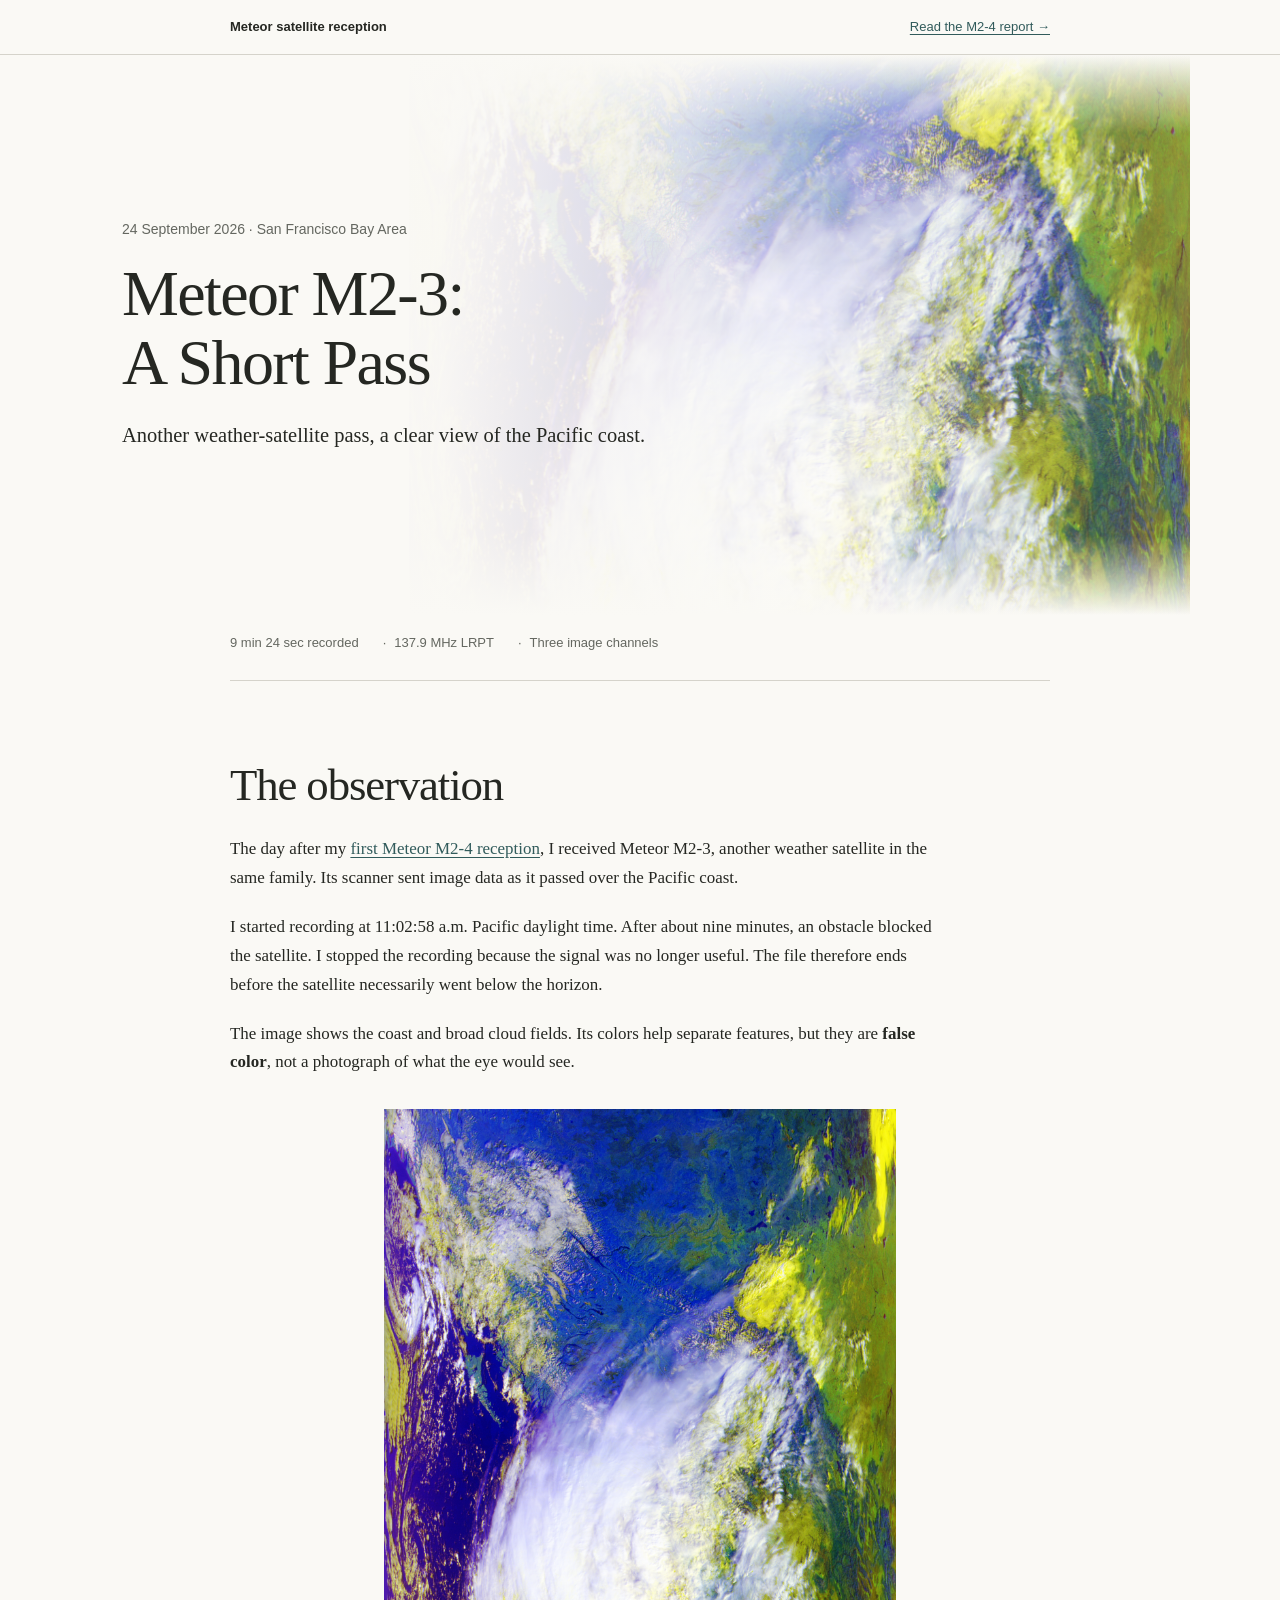
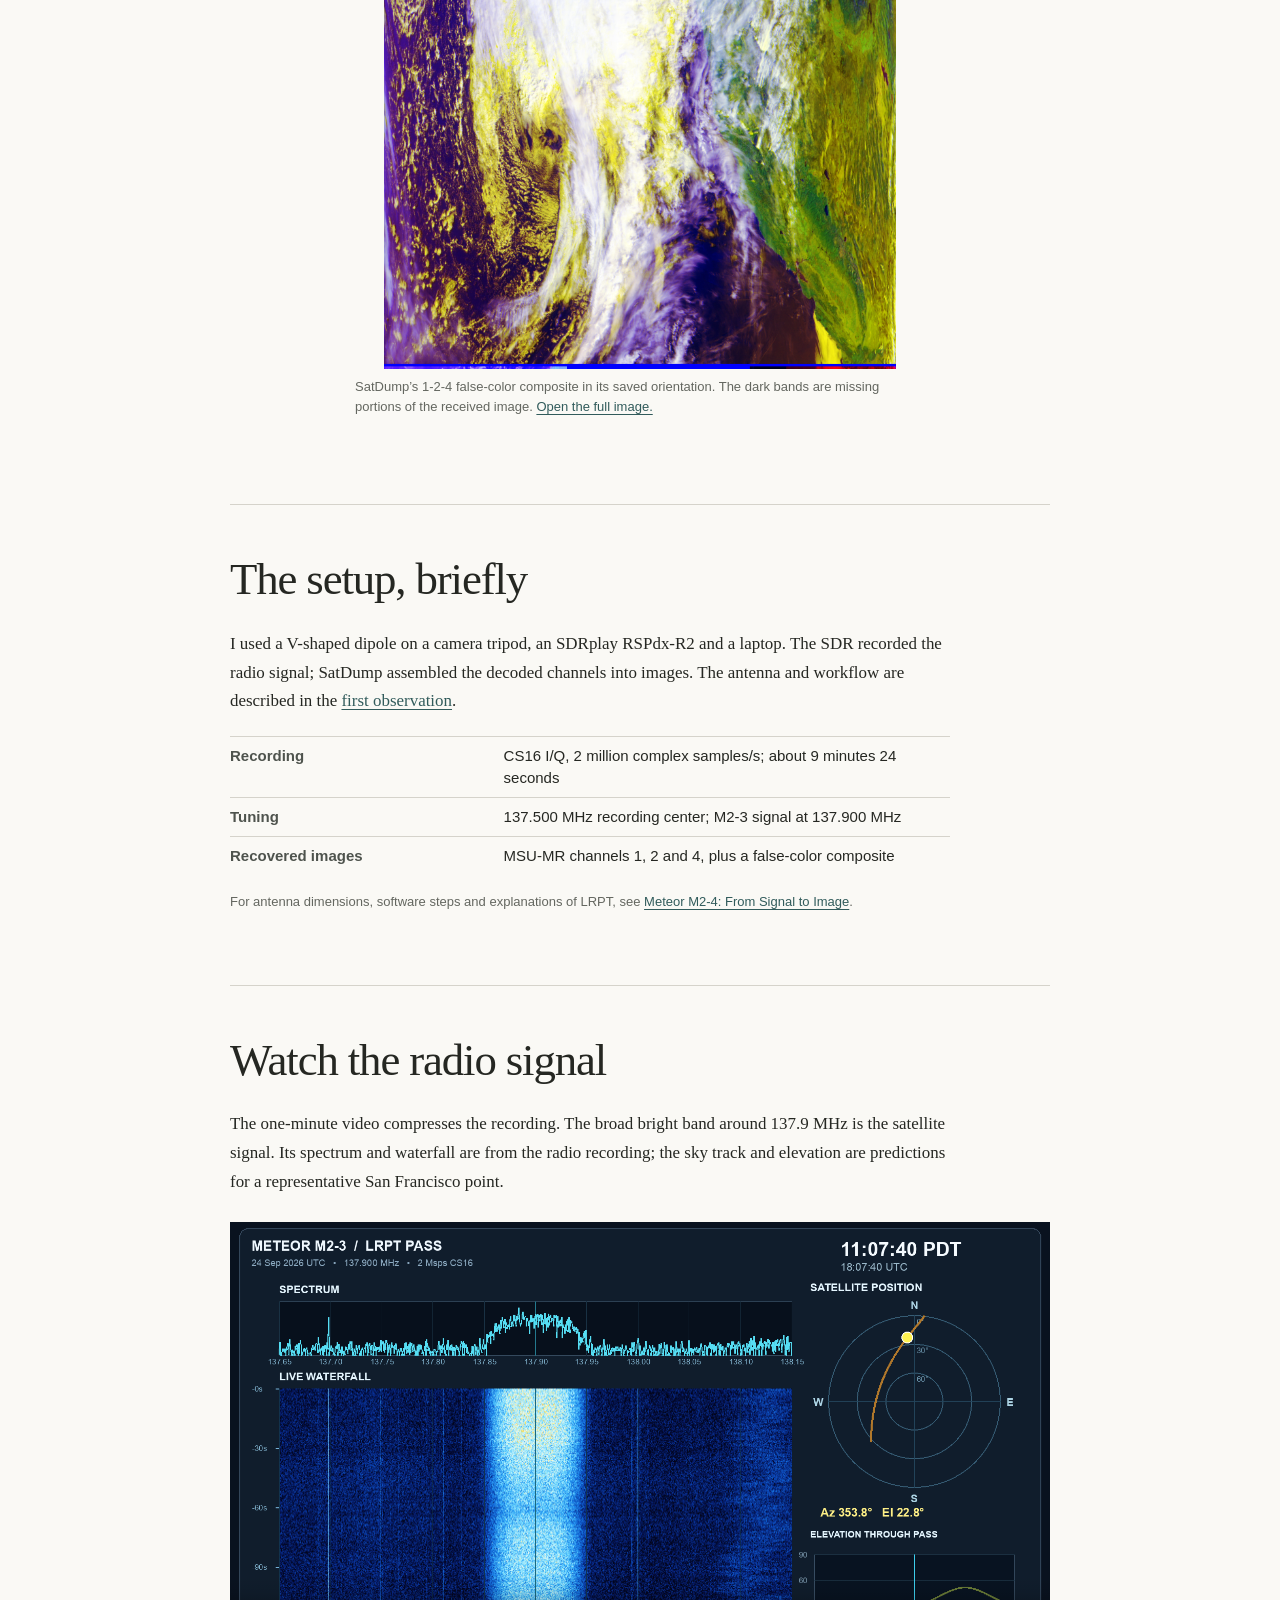
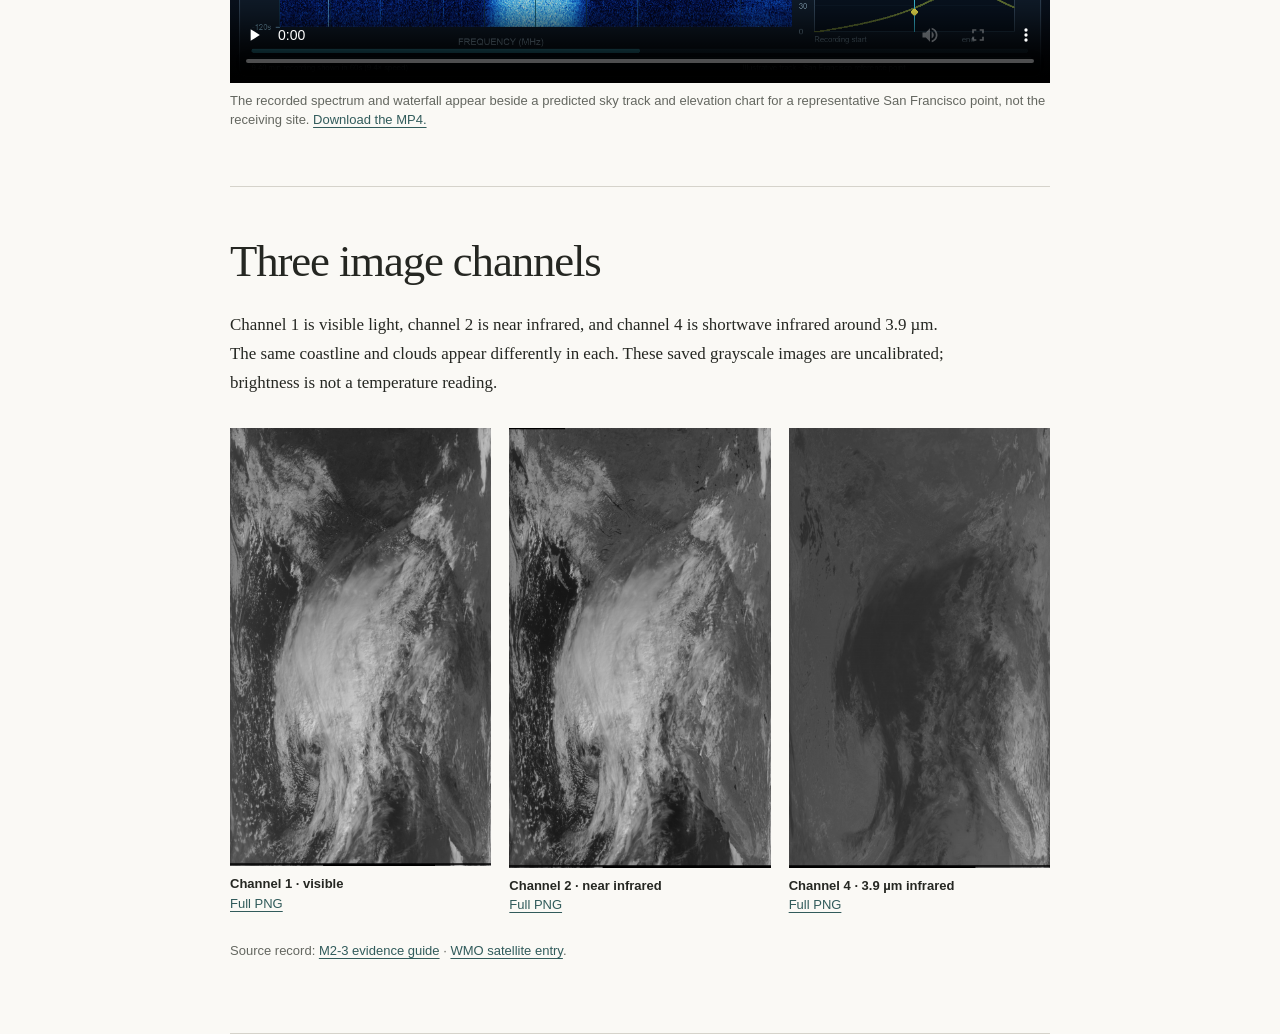
==== meteor-m2-3-2026-09-24.html @ df1619e5 "Publish Meteor M2-4 and M2-3 reception reports" ====
<!doctype html>
<html lang="en">
<head>
<meta charset="utf-8">
<meta name="viewport" content="width=device-width,initial-scale=1">
<meta name="description" content="Meteor M2-3 weather-satellite reception on 24 September 2026: a short Pacific-coast pass, decoded images, radio signal, and an obstacle that ended the recording.">
<meta name="robots" content="index,follow,max-image-preview:large">
<link rel="canonical" href="https://gdamdam.github.io/meteor-satellite-reception/meteor-m2-3-2026-09-24.html">
<meta property="og:type" content="article">
<meta property="og:title" content="Meteor M2-3: A Short Pass">
<meta property="og:description" content="Another weather-satellite pass, a clear view of the Pacific coast.">
<meta property="og:image" content="https://gdamdam.github.io/meteor-satellite-reception/media/m2-3/false-color-124.png">
<meta property="article:published_time" content="2026-09-24">
<title>Meteor M2-3: A Short Pass | Satellite reception, 24 September 2026</title>
<link rel="stylesheet" href="revised.css">
<link rel="stylesheet" href="site.css">
<link rel="stylesheet" href="meteor-m2-3.css">
</head>
<body class="report m23">
<a class="skip-link" href="#content">Skip to report</a>
<header class="mast"><nav class="frame site-nav" aria-label="Observations"><a class="mark" href="index.html">Meteor satellite reception</a><span class="edition"><a href="meteor-m2-4-2026-09-23.html">Read the M2-4 report →</a></span></nav></header>
<main id="content"><article>
<section class="lead" id="top"><div class="lead-copy"><p class="kicker"><time datetime="2026-09-24">24 September 2026</time> · San Francisco Bay Area</p><h1><span class="nowrap">Meteor M2-3:</span><br>A Short Pass</h1><p class="deck">Another weather-satellite pass, a clear view of the Pacific coast.</p></div></section>
<div class="facts frame"><span>9 min 24 sec recorded</span><span>137.9 MHz LRPT</span><span>Three image channels</span></div>

<section class="frame" id="observation"><div class="section-head"><h2>The observation</h2></div><div class="measure"><p>The day after my <a href="meteor-m2-4-2026-09-23.html">first Meteor M2-4 reception</a>, I received Meteor M2-3, another weather satellite in the same family. Its scanner sent image data as it passed over the Pacific coast.</p><p>I started recording at 11:02:58 a.m. Pacific daylight time. After about nine minutes, an obstacle blocked the satellite. I stopped the recording because the signal was no longer useful. The file therefore ends before the satellite necessarily went below the horizon.</p><p>The image shows the coast and broad cloud fields. Its colors help separate features, but they are <strong>false color</strong>, not a photograph of what the eye would see.</p></div><figure class="wide-figure m23-feature"><a href="media/m2-3/false-color-124.png"><img src="media/m2-3/false-color-124.png" alt="Meteor M2-3 false-color swath showing the Pacific Ocean, western North America and broad cloud bands" width="1568" height="2632" decoding="async"></a><figcaption>SatDump’s 1-2-4 false-color composite in its saved orientation. The dark bands are missing portions of the received image. <a href="media/m2-3/false-color-124.png">Open the full image.</a></figcaption></figure></section>

<section class="frame" id="setup"><div class="section-head"><h2>The setup, briefly</h2></div><div class="measure"><p>I used a V-shaped dipole on a camera tripod, an SDRplay RSPdx-R2 and a laptop. The SDR recorded the radio signal; SatDump assembled the decoded channels into images. The antenna and workflow are described in the <a href="meteor-m2-4-2026-09-23.html#story">first observation</a>.</p></div><table class="settings-table"><tbody><tr><th scope="row">Recording</th><td>CS16 I/Q, 2 million complex samples/s; about 9 minutes 24 seconds</td></tr><tr><th scope="row">Tuning</th><td>137.500 MHz recording center; M2-3 signal at 137.900 MHz</td></tr><tr><th scope="row">Recovered images</th><td>MSU-MR channels 1, 2 and 4, plus a false-color composite</td></tr></tbody></table><p class="sources">For antenna dimensions, software steps and explanations of LRPT, see <a href="meteor-m2-4-2026-09-23.html">Meteor M2-4: From Signal to Image</a>.</p></section>

<section class="frame" id="signal"><div class="section-head"><h2>Watch the radio signal</h2></div><div class="measure"><p>The one-minute video compresses the recording. The broad bright band around 137.9 MHz is the satellite signal. Its spectrum and waterfall are from the radio recording; the sky track and elevation are predictions for a representative San Francisco point.</p></div><div class="films"><figure><video controls playsinline preload="none" poster="media/m2-3/waterfall-track-public-poster.png"><source src="media/m2-3/waterfall-track-public.mp4" type="video/mp4">Video unavailable.</video><figcaption>The recorded spectrum and waterfall appear beside a predicted sky track and elevation chart for a representative San Francisco point, not the receiving site. <a href="media/m2-3/waterfall-track-public.mp4">Download the MP4.</a></figcaption></figure></div></section>

<section class="frame" id="channels"><div class="section-head"><h2>Three image channels</h2></div><div class="measure"><p>Channel 1 is visible light, channel 2 is near infrared, and channel 4 is shortwave infrared around 3.9 µm. The same coastline and clouds appear differently in each. These saved grayscale images are uncalibrated; brightness is not a temperature reading.</p></div><div class="bands"><figure><a href="media/m2-3/channel-1.png"><img src="media/m2-3/channel-1.png" width="1568" height="2632" loading="lazy" decoding="async" alt="M2-3 channel 1 visible-light image"></a><figcaption><strong>Channel 1 · visible</strong><a href="media/m2-3/channel-1.png">Full PNG</a></figcaption></figure><figure><a href="media/m2-3/channel-2.png"><img src="media/m2-3/channel-2.png" width="1568" height="2640" loading="lazy" decoding="async" alt="M2-3 channel 2 near-infrared image"></a><figcaption><strong>Channel 2 · near infrared</strong><a href="media/m2-3/channel-2.png">Full PNG</a></figcaption></figure><figure><a href="media/m2-3/channel-4.png"><img src="media/m2-3/channel-4.png" width="1568" height="2640" loading="lazy" decoding="async" alt="M2-3 channel 4 shortwave-infrared image"></a><figcaption><strong>Channel 4 · 3.9 µm infrared</strong><a href="media/m2-3/channel-4.png">Full PNG</a></figcaption></figure></div><p class="sources">Source record: <a href="evidence/m2-3/README.md">M2-3 evidence guide</a> · <a href="https://space.oscar.wmo.int/satellites/view/meteor_m_n2_3" target="_blank" rel="noopener noreferrer">WMO satellite entry</a>.</p></section>
</article></main>
<script>
(() => {
  if (new URLSearchParams(location.search).getAll('cnt').includes('0')) return;
  const tracker = document.createElement('script');
  tracker.dataset.goatcounter = 'https://meteorm24.goatcounter.com/count';
  tracker.async = true;
  tracker.src = 'https://gc.zgo.at/count.js';
  document.head.appendChild(tracker);
})();
</script>
</body></html>
---- revised.css ----
:root{--paper:#faf9f5;--ink:#252722;--muted:#646760;--line:#d5d3cb;--link:#315b5b;--width:820px}
*{box-sizing:border-box}
html{scroll-behavior:smooth}
body{margin:0;background:var(--paper);color:var(--ink);font:18px/1.7 Georgia,"Times New Roman",serif}
img,video{display:block;max-width:100%}
figure{margin:0}
p{margin:0 0 1.2em}
a{color:var(--link);text-decoration-thickness:1px;text-underline-offset:3px}
a:hover{color:#8f4d37}
.frame,.lead{width:min(calc(100% - 48px),var(--width));margin-inline:auto}
.mast{border-bottom:1px solid var(--line);font:13px/1.4 -apple-system,BlinkMacSystemFont,"Segoe UI",sans-serif}
.mast .frame{min-height:54px;display:flex;align-items:center;justify-content:space-between;gap:16px}
.mark{color:var(--ink);font-weight:650;text-decoration:none}
.edition{color:var(--muted);text-align:right}
.lead{width:min(calc(100% - 48px),1100px);position:relative;isolation:isolate;display:flex;align-items:center;min-height:560px;padding:64px 32px;overflow:hidden}
.lead-copy{min-width:0;max-width:650px}
.lead h1{font-size:clamp(2.4rem,5vw,4.3rem)}
.lead .deck{margin-bottom:0}
.kicker{font:14px/1.4 -apple-system,BlinkMacSystemFont,"Segoe UI",sans-serif;color:var(--muted);margin-bottom:20px}
h1,h2,h3{font-family:Georgia,"Times New Roman",serif;font-weight:400;letter-spacing:-.025em}
h1{font-size:clamp(2.9rem,6vw,4.3rem);line-height:1.08;max-width:760px;margin:0 0 22px}
.deck{font-size:1.28rem;line-height:1.5;max-width:670px;margin-bottom:35px}

figcaption{font:13px/1.5 -apple-system,BlinkMacSystemFont,"Segoe UI",sans-serif;color:var(--muted);padding-top:8px}
.facts{display:flex;flex-wrap:wrap;gap:5px 18px;border-bottom:1px solid var(--line);padding:18px 0 27px;margin-bottom:30px;font:13px/1.5 -apple-system,BlinkMacSystemFont,"Segoe UI",sans-serif;color:var(--muted)}
.facts span+span:before{content:"·";padding-right:18px}
section.frame{padding:48px 0 56px;border-bottom:1px solid var(--line)}
.section-head{margin-bottom:24px}
.section-head .index{display:none}
h2{font-size:clamp(2rem,4vw,2.8rem);line-height:1.17;margin:0}
h3{font-size:1.35rem;line-height:1.3;margin:0 0 10px}
.measure,.satellite-copy{max-width:720px}
.measure p,.satellite-copy p{font-size:1.06rem}
.satellite-intro{display:block}
.satellite-copy .satellite-source,.sources{font:13px/1.6 -apple-system,BlinkMacSystemFont,"Segoe UI",sans-serif;color:var(--muted)}
.satellite-photo{max-width:720px;margin:28px 0 5px}
.satellite-photo img{width:100%;height:auto}
.setup-notes{max-width:720px;margin:34px 0 24px}
.setup-notes p{color:var(--muted)}
.setup-figures{display:grid;grid-template-columns:repeat(2,minmax(0,1fr));gap:28px 24px}
.setup-figures figure{min-width:0}
.setup-figures img{width:100%;height:auto}
.setup-figures figcaption strong{color:var(--ink)}
.wide-figure{margin:29px 0}
.wide-figure img{width:100%;height:auto}
.protocol-flow{overflow-x:auto}
.protocol-flow img{min-width:780px}
.protocol-sources{margin-top:13px}
.method{max-width:720px;padding:20px 0;border-top:1px solid var(--line)}
.method:last-child{border-bottom:1px solid var(--line)}
.method h3{font-size:1.4rem}
.method p{font-size:1.03rem}
pre{overflow-x:auto;background:#f0efe9;border-left:2px solid #979e99;padding:14px 17px;margin:17px 0;font:13px/1.6 ui-monospace,SFMono-Regular,Menlo,Consolas,monospace}
code{font-family:ui-monospace,SFMono-Regular,Menlo,Consolas,monospace;font-size:.9em}
pre code{font-size:inherit}
.bands{display:grid;grid-template-columns:repeat(3,minmax(0,1fr));gap:18px;margin:26px 0}
.bands figure,.composites figure{min-width:0}
.bands img{width:100%;height:auto}
.bands figcaption strong{display:block;color:var(--ink)}
.composites{display:grid;grid-template-columns:repeat(2,minmax(0,1fr));gap:24px;margin-top:28px}
.composites img{width:100%;height:auto}
.films video{width:100%;aspect-ratio:16/9;background:#111}
.archive table{border-collapse:collapse;width:100%;margin:18px 0 30px}
.archive th,.archive td{text-align:left;vertical-align:top;border-top:1px solid var(--line);padding:10px 8px 10px 0;overflow-wrap:anywhere;font-size:.92rem}
.archive th{width:165px;color:var(--muted);font:600 12px/1.5 -apple-system,BlinkMacSystemFont,"Segoe UI",sans-serif}
@media(max-width:640px){body{font-size:16px}.frame,.lead{width:min(calc(100% - 30px),var(--width))}.mast .frame{min-height:49px}.edition{font-size:11px}.lead{padding-top:48px}.deck{font-size:1.13rem}.facts{gap:5px 13px}.facts span+span:before{padding-right:13px}section.frame{padding:40px 0 46px}.setup-figures,.bands,.composites{grid-template-columns:1fr}.archive th{width:105px}}

.terms,.estimate{max-width:720px;border-left:2px solid #888b80;padding:4px 0 4px 18px;margin:25px 0;color:#41443e}.terms h3,.estimate h3{font-size:1.14rem;margin-bottom:6px}.terms p,.estimate p{font-size:.95rem;margin:0}.radiance-figure{max-width:500px;margin:25px 0}.radiance-figure img{width:100%;height:auto}.archive caption{text-align:left;font:600 13px/1.5 -apple-system,BlinkMacSystemFont,"Segoe UI",sans-serif;color:var(--muted);padding-bottom:10px}.lessons{border-bottom:1px solid var(--line)}

.footprint{max-width:610px}.comparison{font:13px/1.5 -apple-system,BlinkMacSystemFont,"Segoe UI",sans-serif;color:var(--muted);padding:28px 0 50px}

/* Keep the short observation strip on one line on desktop. */
@media(min-width:960px){.facts{width:min(calc(100% - 48px),1200px);flex-wrap:nowrap;white-space:nowrap;gap:6px;justify-content:space-between;font-size:12px}.facts span+span:before{padding-right:8px}}
.terms ul{margin:0;padding-left:1.2em;font-size:.95rem}.terms li+li{margin-top:.22em}.map-north-up{transform:rotate(180deg);filter:brightness(1.22) contrast(1.04) saturate(1.08)}

.settings-table{width:100%;border-collapse:collapse;margin:2px 0 18px}.settings-table caption{text-align:left;font:600 12px/1.45 -apple-system,BlinkMacSystemFont,"Segoe UI",sans-serif;color:var(--muted);padding-bottom:7px}.settings-table th,.settings-table td{border-top:1px solid var(--line);text-align:left;vertical-align:top;padding:8px 10px 8px 0;font:15px/1.45 -apple-system,BlinkMacSystemFont,"Segoe UI",sans-serif}.settings-table th{width:38%;font-weight:600;color:#4e534d}.settings-table td{overflow-wrap:anywhere}.settings-table+ p{margin-top:8px}@media(max-width:640px){.settings-table th,.settings-table td{font-size:13px}.settings-table th{width:42%}}

.results-table{width:100%;max-width:720px;border-collapse:collapse;margin:0 0 24px}.results-table caption{text-align:left;font:600 12px/1.45 -apple-system,BlinkMacSystemFont,"Segoe UI",sans-serif;color:var(--muted);padding-bottom:7px}.results-table th,.results-table td{border-top:1px solid var(--line);text-align:left;vertical-align:top;padding:9px 10px 9px 0;font:15px/1.45 -apple-system,BlinkMacSystemFont,"Segoe UI",sans-serif}.results-table th{width:31%;font-weight:600;color:#4e534d}.results-table td{overflow-wrap:anywhere}@media(max-width:640px){.results-table th,.results-table td{font-size:13px}.results-table th{width:38%}}

/* Full swaths stay intact at every viewport width. */

.setup-photo{max-width:720px;margin:28px 0}
.setup-photo img{width:100%;height:auto}
.chart-scroll{max-width:100%;overflow-x:auto;overscroll-behavior-x:contain}
.chart-scroll img{width:100%;min-width:720px;max-width:none;height:auto}
.evidence-links p{overflow-wrap:anywhere;font-size:.95rem}
.skip-link{position:absolute;left:16px;top:-100px;background:var(--paper);padding:8px 12px;z-index:2}
.skip-link:focus{top:8px}
a:focus-visible,.chart-scroll:focus-visible{outline:3px solid var(--link);outline-offset:4px}
@media(prefers-reduced-motion:reduce){html{scroll-behavior:auto}}
@media(max-width:640px){.setup-figures{gap:32px}}

.nowrap{white-space:nowrap}
@media(max-width:640px){h1{font-size:2.4rem}}



/* Enlarged decorative detail; the scientific gallery retains the full swaths. */
.lead::before,.lead::after{content:"";position:absolute;inset:0;pointer-events:none;z-index:-1}
.lead::before{left:28%;background:url("media/false-color-421-preview.jpg") center 46% / cover no-repeat}
.lead::after{background:linear-gradient(90deg,var(--paper) 0%,rgba(250,249,245,.98) 34%,rgba(250,249,245,.88) 52%,rgba(250,249,245,.28) 75%,rgba(250,249,245,.04) 100%),linear-gradient(180deg,var(--paper),transparent 15%,transparent 84%,var(--paper))}
@media(max-width:759px){.lead{min-height:500px;padding:48px 0}.lead-copy{max-width:100%}.lead h1{font-size:2.4rem}.lead::before{left:0;background-position:center 46%}.lead::after{background:linear-gradient(90deg,rgba(250,249,245,.98),rgba(250,249,245,.83)),linear-gradient(180deg,var(--paper),transparent 20%,transparent 80%,var(--paper))}}

/* Layered reading layout and expandable technical notes. */
.technical{margin:24px 0;border:1px solid var(--line);border-radius:5px;background:#f4f3ed}
.technical summary{padding:16px 20px;cursor:pointer;font:600 15px/1.5 -apple-system,BlinkMacSystemFont,"Segoe UI",sans-serif;color:var(--link)}
.technical summary:hover{background:#ebece5}
.technical summary:focus-visible{outline:3px solid var(--link);outline-offset:3px}
.technical[open] summary{border-bottom:1px solid var(--line)}
.technical-body{padding:20px;min-width:0}
.technical-body p,.technical-body li{font-size:1rem}
.technical-body> :last-child{margin-bottom:0}
.technical .method{max-width:none}
.technical .chart-scroll{width:100%}
.report .measure h3{margin-top:32px}
.steps{padding-left:1.25em}
.steps li{padding-left:6px;margin-bottom:12px}
.report .facts{width:min(calc(100% - 48px),820px);flex-wrap:wrap;justify-content:flex-start;gap:6px 24px;font-size:13px;white-space:normal}
@media(max-width:640px){.technical summary{padding:14px}.technical-body{padding:14px}.report .facts{width:calc(100% - 30px)}.report .mast .frame{flex-wrap:wrap;padding-block:12px}}
@media print{.technical{break-inside:avoid}.technical::details-content{content-visibility:visible}}

.report .orbit-example{max-width:none;margin:24px 0;display:grid;grid-template-columns:minmax(0,360px) minmax(0,1fr);gap:28px;align-items:center}
.report .orbit-example figcaption{padding-top:0;font-size:14px;line-height:1.65}
@media(max-width:640px){.report .orbit-example{grid-template-columns:1fr;gap:16px}.report .orbit-example>a{width:100%;max-width:360px;margin-inline:auto}}
.m24 .films video{aspect-ratio:16/9;object-fit:contain}

.report .day-passes{max-width:900px;margin:29px auto}
.report .day-passes>a{display:block}
.report .day-passes img{display:block;width:100%;min-width:0;max-width:100%;height:auto}
---- site.css ----
.landing-intro{padding:76px 0 54px;max-width:740px}
.landing-intro h1{font-size:clamp(2.35rem,5.4vw,4.1rem);max-width:none}
.landing-intro .deck{margin-bottom:18px}
.landing-intro>p:last-child{max-width:670px;color:#555a53}
.observation-cards{display:grid;grid-template-columns:repeat(2,minmax(0,1fr));gap:24px;padding:16px 0 75px}
.observation-card{min-width:0;border:1px solid var(--line);background:#fffefa}
.observation-card>a{display:block;height:100%;color:inherit;text-decoration:none}
.observation-card>a:hover .card-link,.observation-card>a:focus-visible .card-link{text-decoration:underline}
.observation-card img{display:block;width:100%;height:330px;object-fit:cover;object-position:center 28%;background:#e8e9e3}
.observation-card:nth-child(2) img{object-position:center 33%}
.card-copy{padding:18px 19px 24px}
.card-date{margin-bottom:10px;font:12px/1.5 -apple-system,BlinkMacSystemFont,"Segoe UI",sans-serif;color:var(--muted)}
.card-copy h2{font-size:1.6rem;margin-bottom:12px}
.card-copy>p:not(.card-date){font-size:.96rem;line-height:1.55;margin-bottom:18px}
.card-link{font:600 13px/1.4 -apple-system,BlinkMacSystemFont,"Segoe UI",sans-serif;color:var(--link)}
.landing-foot{border-top:1px solid var(--line);padding:24px 0 55px;font:13px/1.5 -apple-system,BlinkMacSystemFont,"Segoe UI",sans-serif;color:var(--muted)}
.site-nav{display:flex;align-items:center;justify-content:space-between;gap:14px}
.site-nav .edition{display:flex;flex-wrap:wrap;justify-content:flex-end;gap:0 7px}
@media(max-width:760px){.observation-cards{grid-template-columns:1fr;max-width:520px}.landing-intro{padding-top:55px}.observation-card img{height:260px}.site-nav{flex-wrap:wrap;padding-block:12px}.site-nav .edition{justify-content:flex-start}}
---- meteor-m2-3.css ----
.m23 .lead::before{left:29%;background:url("media/m2-3/false-color-124.png") center 32% / cover no-repeat}
.m23 .lead::after{background:linear-gradient(90deg,var(--paper) 0%,rgba(250,249,245,.99) 32%,rgba(250,249,245,.84) 54%,rgba(250,249,245,.16) 85%),linear-gradient(180deg,var(--paper),transparent 14%,transparent 86%,var(--paper))}
.m23 .m23-feature{max-width:570px;margin:32px auto}
.m23 .m23-feature img{max-height:860px;width:auto;margin-inline:auto}
.m23 .bands{margin-top:30px}
.m23 .films{margin-top:25px}
.m23 .films video{width:100%;height:auto;aspect-ratio:16/9;object-fit:contain}
.m23 .settings-table{max-width:720px}
@media(max-width:759px){.m23 .lead::before{left:0;background-position:center 32%}.m23 .lead::after{background:linear-gradient(90deg,rgba(250,249,245,.98),rgba(250,249,245,.84)),linear-gradient(180deg,var(--paper),transparent 20%,transparent 80%,var(--paper))}}
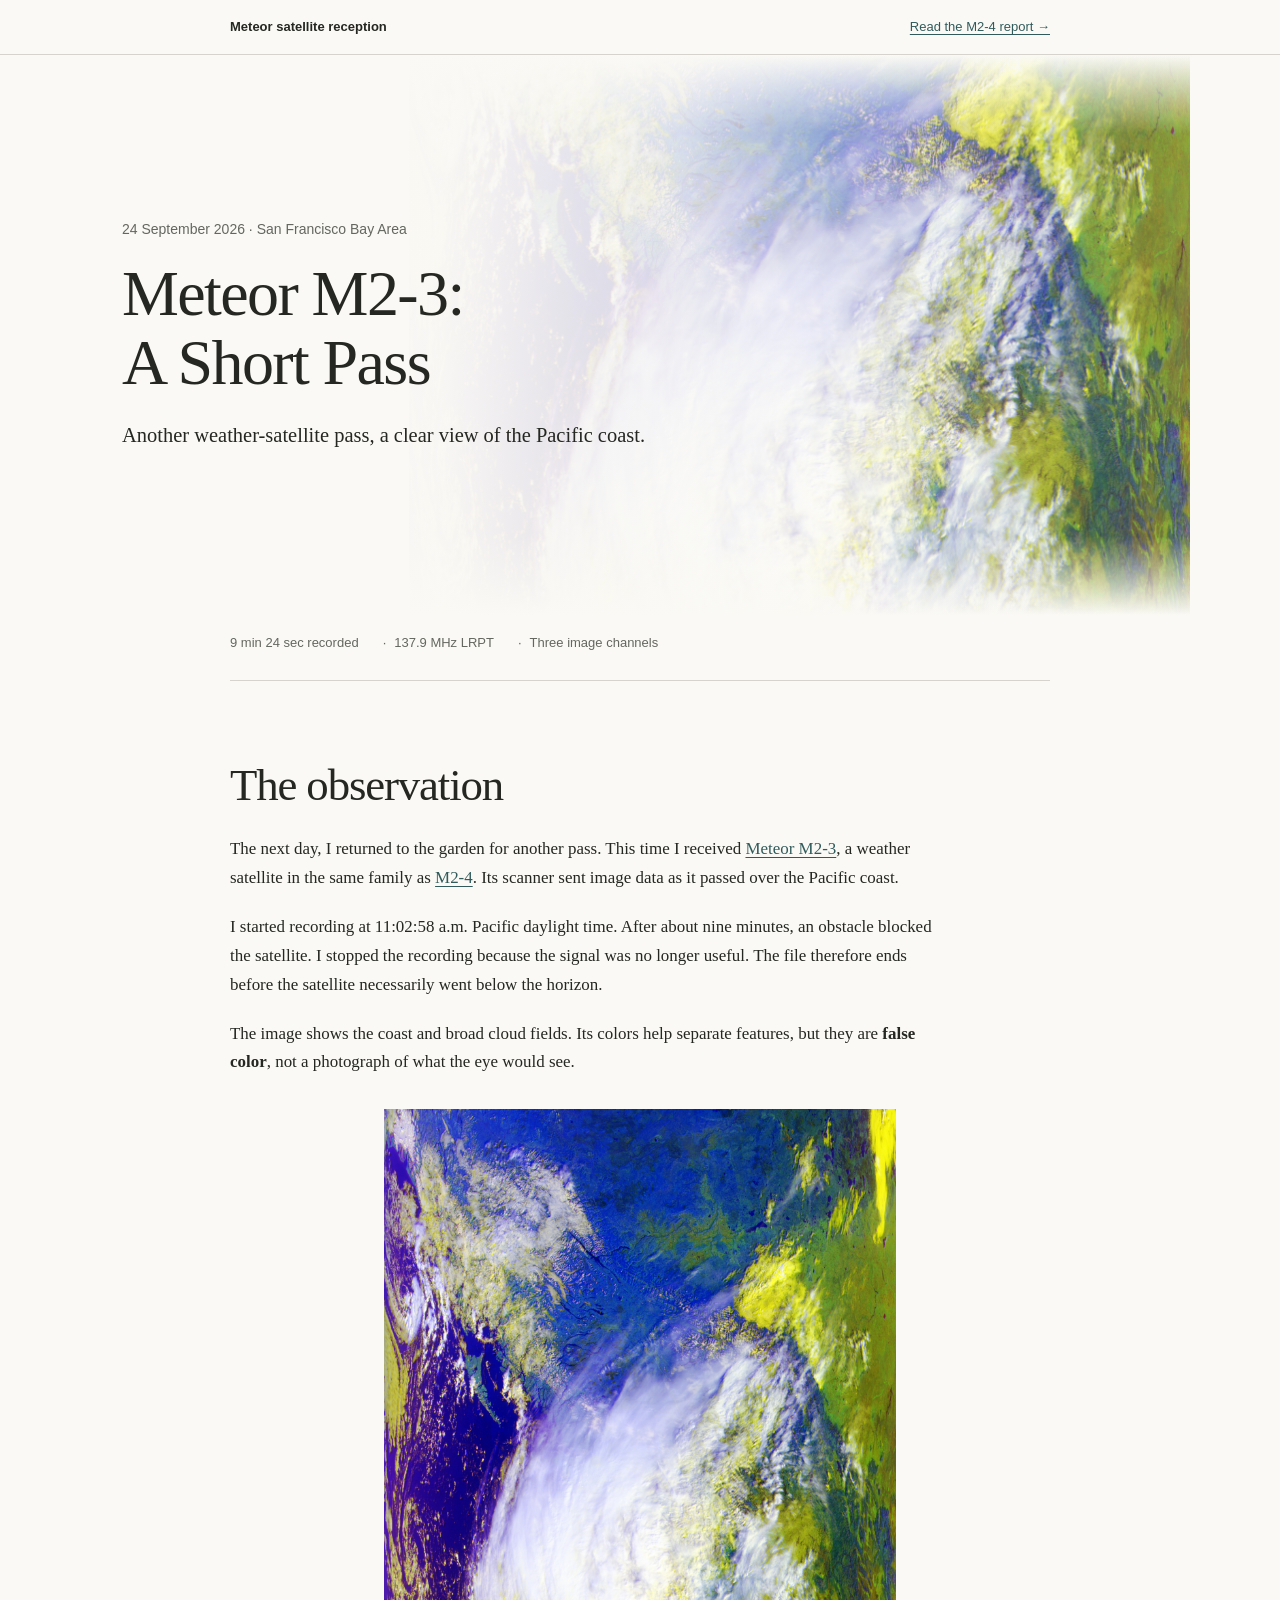
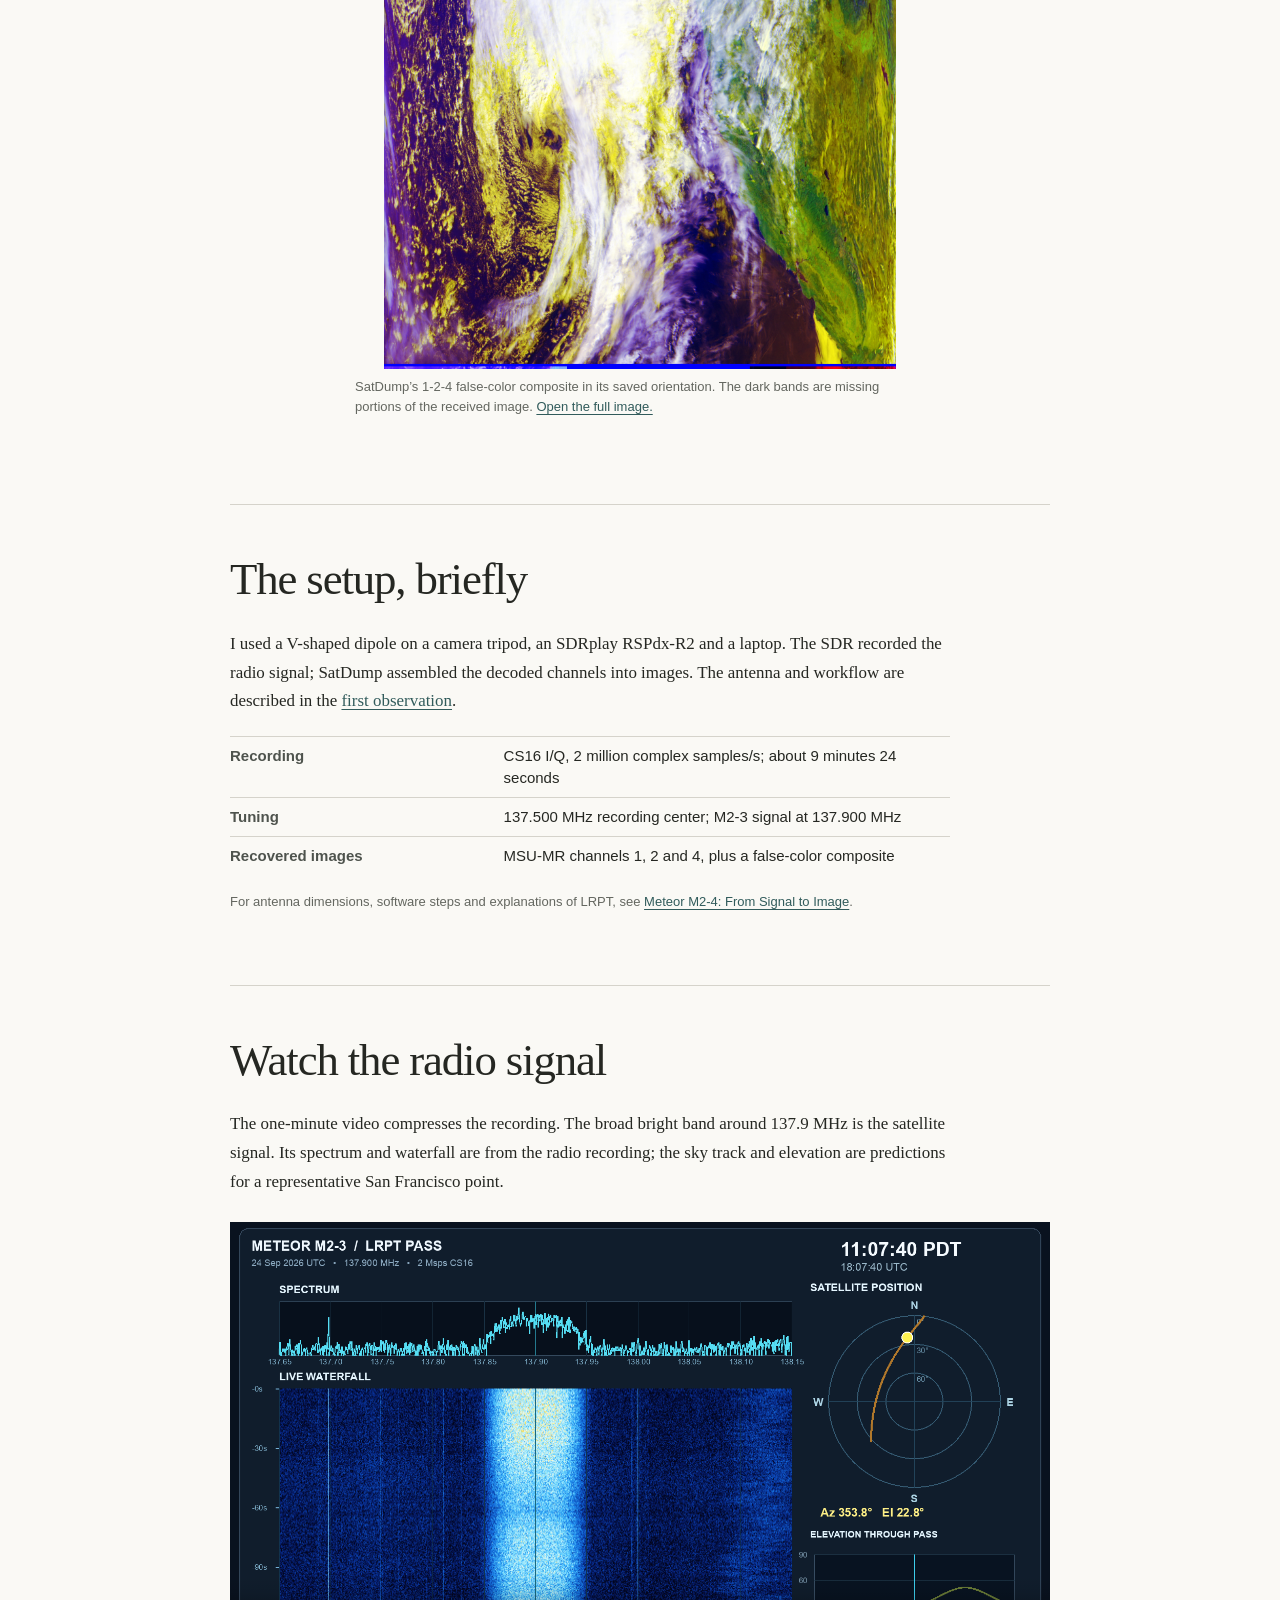
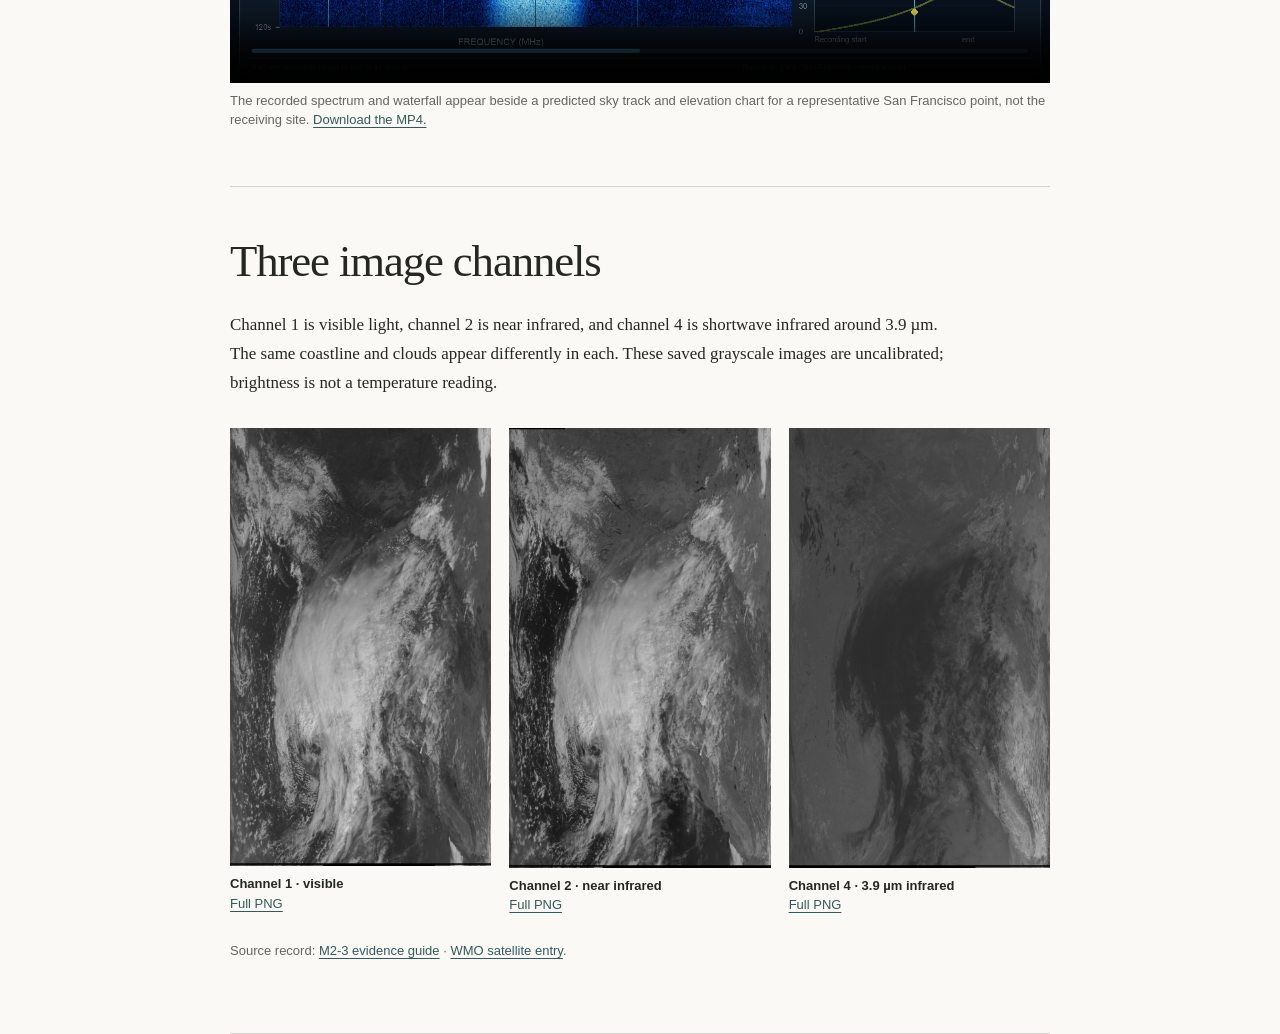
==== commit 3a22fb5b: "Add garden setting to both observation narratives" ====
--- a/meteor-m2-3-2026-09-24.html
+++ b/meteor-m2-3-2026-09-24.html
@@ -23,7 +23,7 @@
 <section class="lead" id="top"><div class="lead-copy"><p class="kicker"><time datetime="2026-09-24">24 September 2026</time> · San Francisco Bay Area</p><h1><span class="nowrap">Meteor M2-3:</span><br>A Short Pass</h1><p class="deck">Another weather-satellite pass, a clear view of the Pacific coast.</p></div></section>
 <div class="facts frame"><span>9 min 24 sec recorded</span><span>137.9 MHz LRPT</span><span>Three image channels</span></div>
 
-<section class="frame" id="observation"><div class="section-head"><h2>The observation</h2></div><div class="measure"><p>The day after my <a href="meteor-m2-4-2026-09-23.html">first Meteor M2-4 reception</a>, I received Meteor M2-3, another weather satellite in the same family. Its scanner sent image data as it passed over the Pacific coast.</p><p>I started recording at 11:02:58 a.m. Pacific daylight time. After about nine minutes, an obstacle blocked the satellite. I stopped the recording because the signal was no longer useful. The file therefore ends before the satellite necessarily went below the horizon.</p><p>The image shows the coast and broad cloud fields. Its colors help separate features, but they are <strong>false color</strong>, not a photograph of what the eye would see.</p></div><figure class="wide-figure m23-feature"><a href="media/m2-3/false-color-124.png"><img src="media/m2-3/false-color-124.png" alt="Meteor M2-3 false-color swath showing the Pacific Ocean, western North America and broad cloud bands" width="1568" height="2632" decoding="async"></a><figcaption>SatDump’s 1-2-4 false-color composite in its saved orientation. The dark bands are missing portions of the received image. <a href="media/m2-3/false-color-124.png">Open the full image.</a></figcaption></figure></section>
+<section class="frame" id="observation"><div class="section-head"><h2>The observation</h2></div><div class="measure"><p>The next day, I returned to the garden for another pass. This time I received <a href="https://space.oscar.wmo.int/satellites/view/meteor_m_n2_3" target="_blank" rel="noopener noreferrer">Meteor M2-3</a>, a weather satellite in the same family as <a href="meteor-m2-4-2026-09-23.html">M2-4</a>. Its scanner sent image data as it passed over the Pacific coast.</p><p>I started recording at 11:02:58 a.m. Pacific daylight time. After about nine minutes, an obstacle blocked the satellite. I stopped the recording because the signal was no longer useful. The file therefore ends before the satellite necessarily went below the horizon.</p><p>The image shows the coast and broad cloud fields. Its colors help separate features, but they are <strong>false color</strong>, not a photograph of what the eye would see.</p></div><figure class="wide-figure m23-feature"><a href="media/m2-3/false-color-124.png"><img src="media/m2-3/false-color-124.png" alt="Meteor M2-3 false-color swath showing the Pacific Ocean, western North America and broad cloud bands" width="1568" height="2632" decoding="async"></a><figcaption>SatDump’s 1-2-4 false-color composite in its saved orientation. The dark bands are missing portions of the received image. <a href="media/m2-3/false-color-124.png">Open the full image.</a></figcaption></figure></section>
 
 <section class="frame" id="setup"><div class="section-head"><h2>The setup, briefly</h2></div><div class="measure"><p>I used a V-shaped dipole on a camera tripod, an SDRplay RSPdx-R2 and a laptop. The SDR recorded the radio signal; SatDump assembled the decoded channels into images. The antenna and workflow are described in the <a href="meteor-m2-4-2026-09-23.html#story">first observation</a>.</p></div><table class="settings-table"><tbody><tr><th scope="row">Recording</th><td>CS16 I/Q, 2 million complex samples/s; about 9 minutes 24 seconds</td></tr><tr><th scope="row">Tuning</th><td>137.500 MHz recording center; M2-3 signal at 137.900 MHz</td></tr><tr><th scope="row">Recovered images</th><td>MSU-MR channels 1, 2 and 4, plus a false-color composite</td></tr></tbody></table><p class="sources">For antenna dimensions, software steps and explanations of LRPT, see <a href="meteor-m2-4-2026-09-23.html">Meteor M2-4: From Signal to Image</a>.</p></section>
 
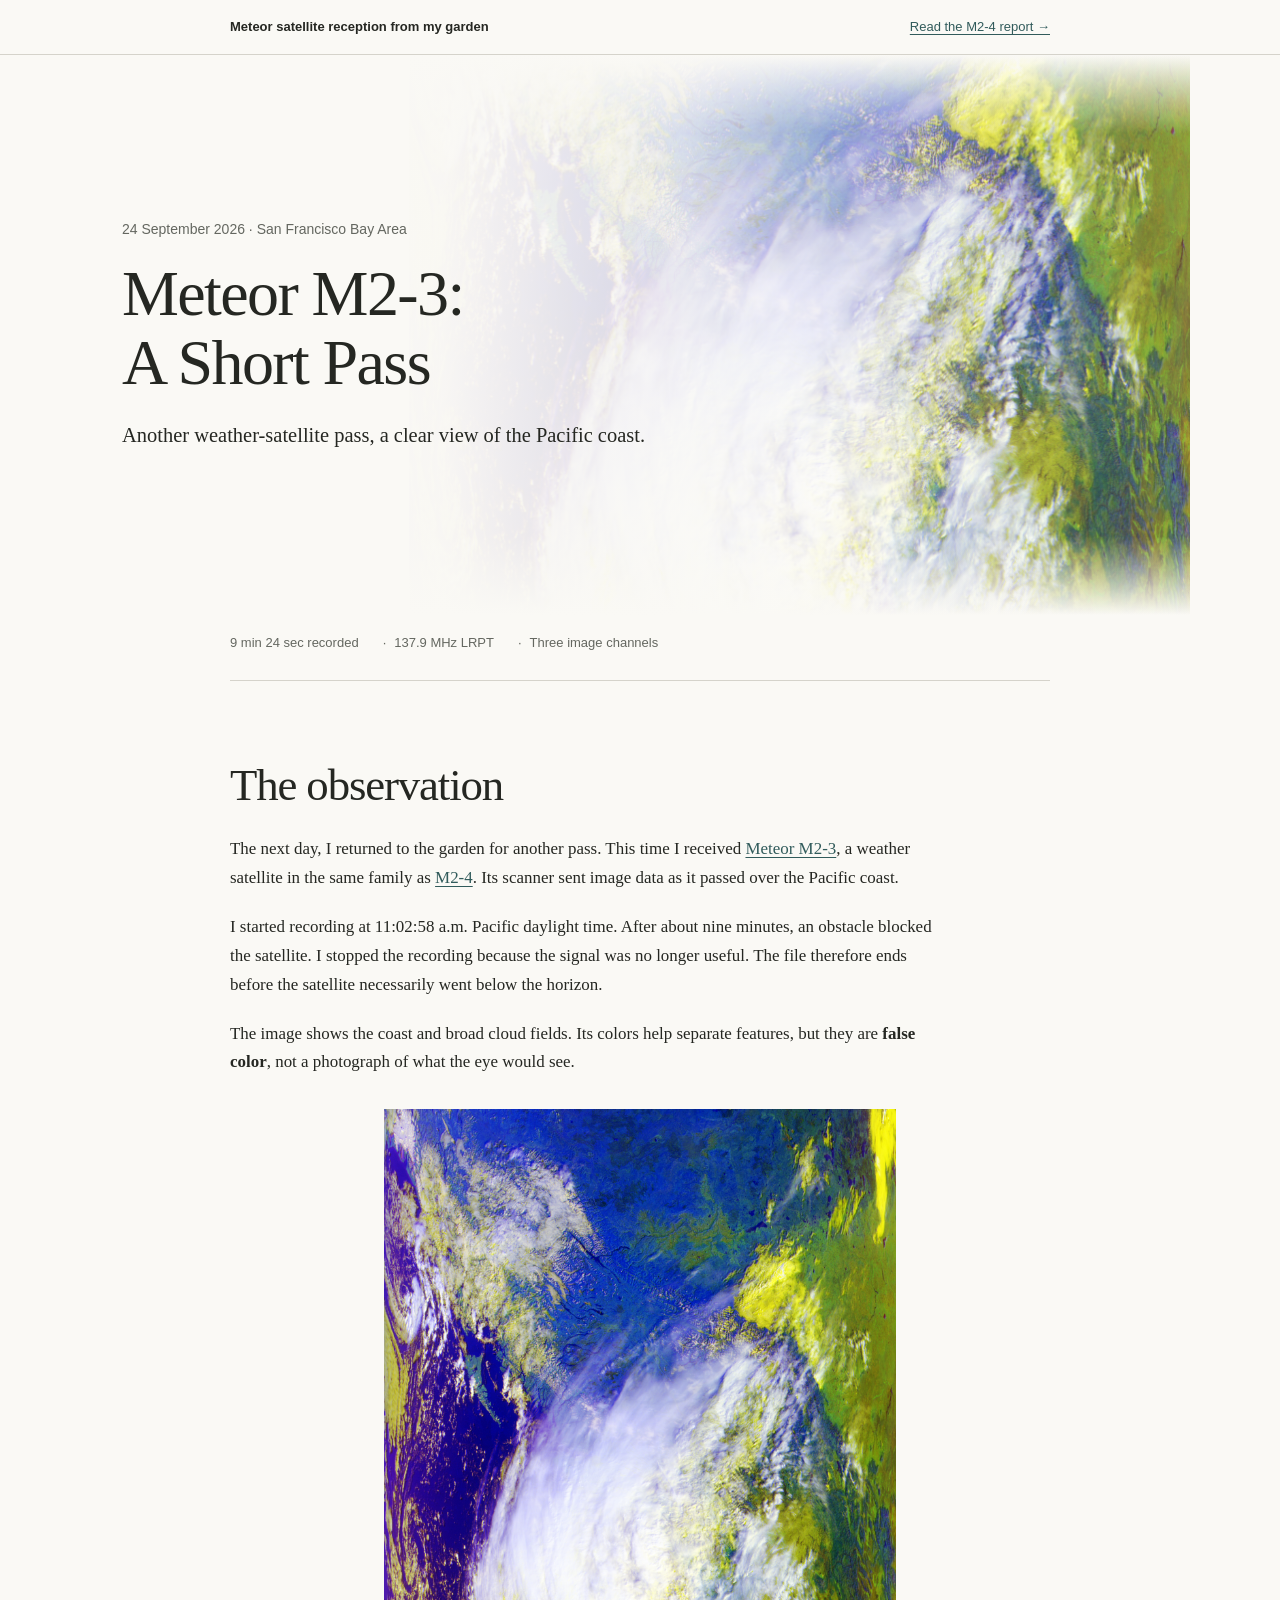
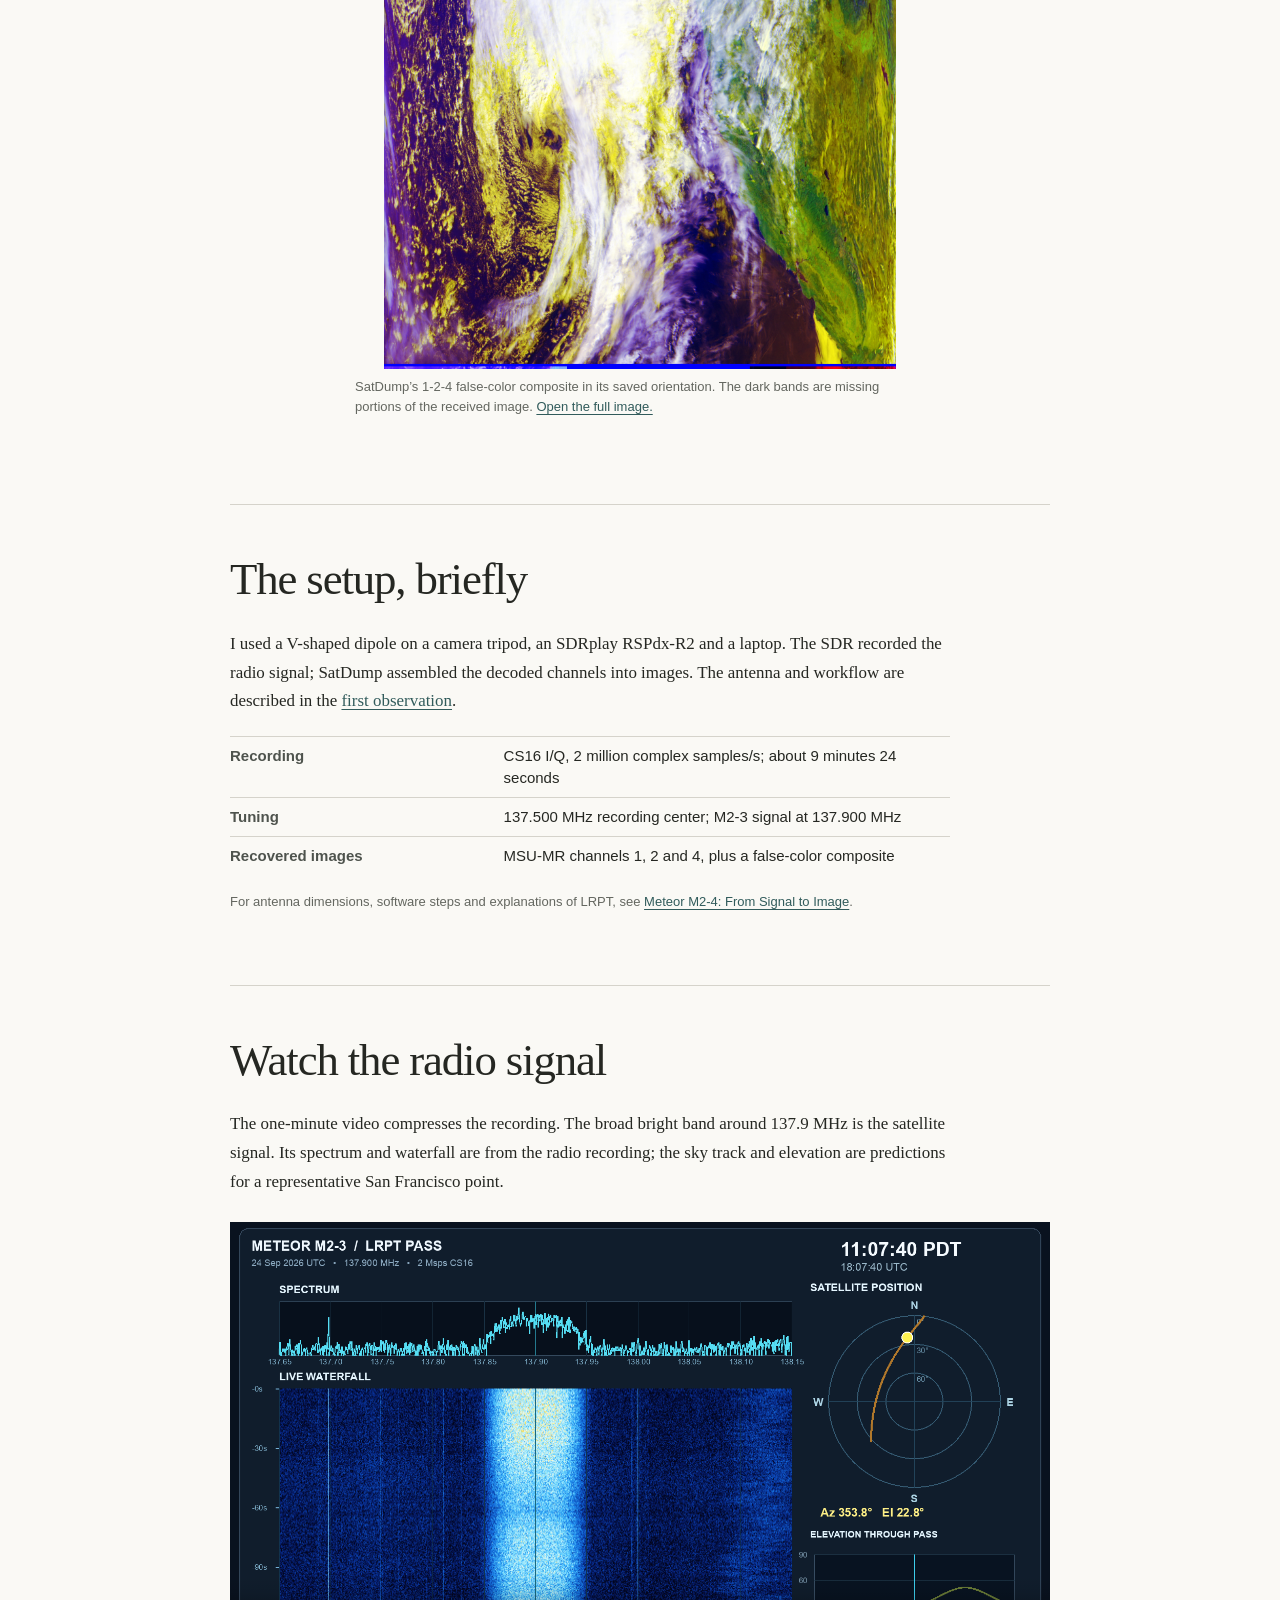
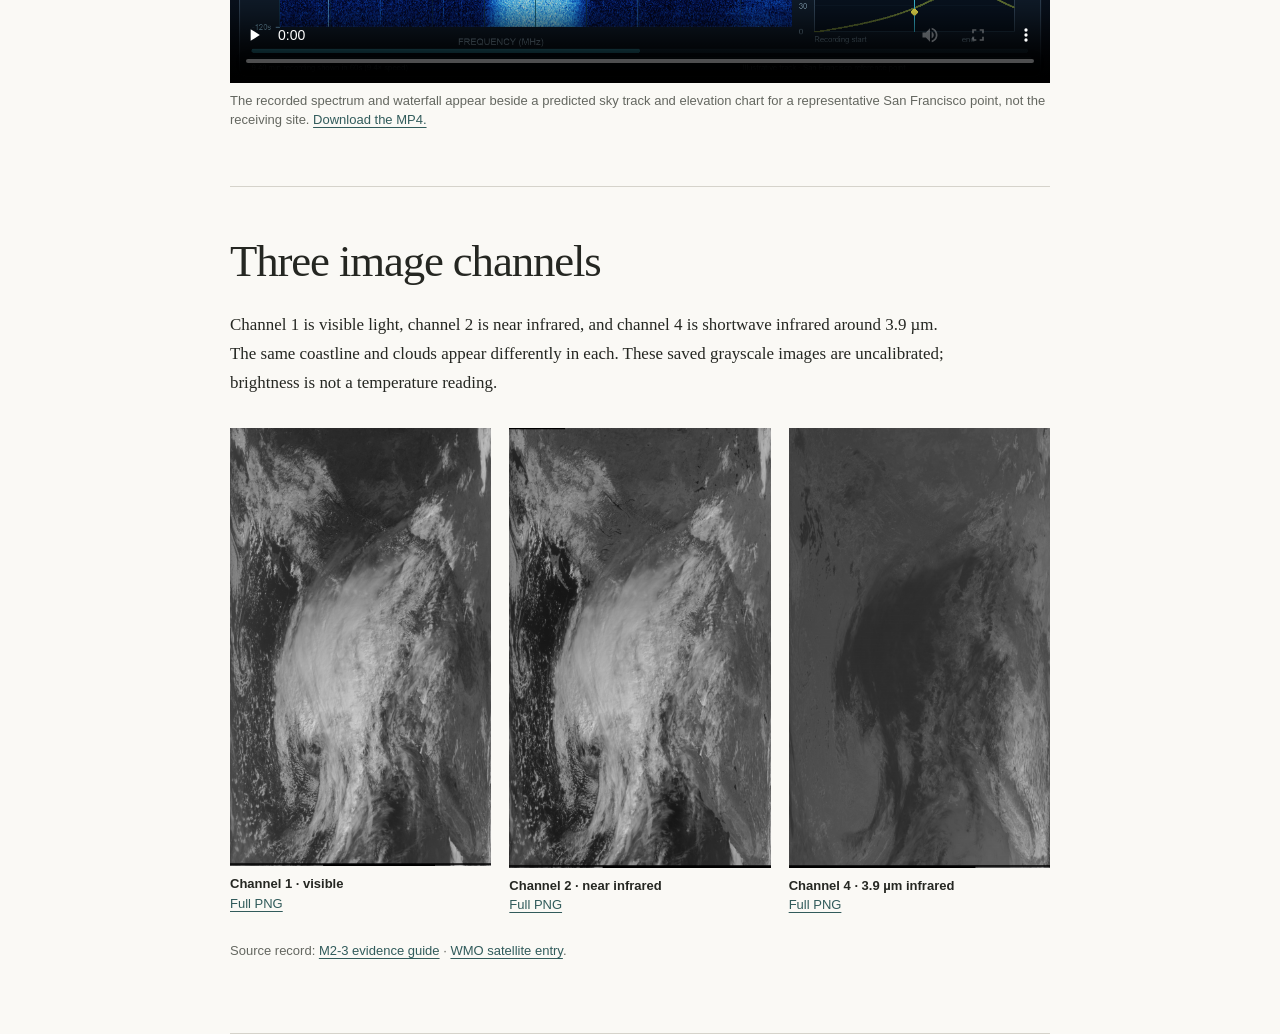
==== commit 2a1450dc: "Name site Meteor satellite reception from my garden" ====
--- a/meteor-m2-3-2026-09-24.html
+++ b/meteor-m2-3-2026-09-24.html
@@ -13,12 +13,12 @@
 <meta property="article:published_time" content="2026-09-24">
 <title>Meteor M2-3: A Short Pass | Satellite reception, 24 September 2026</title>
 <link rel="stylesheet" href="revised.css">
-<link rel="stylesheet" href="site.css">
+<link rel="stylesheet" href="site.css?v=garden-brand-3">
 <link rel="stylesheet" href="meteor-m2-3.css">
 </head>
 <body class="report m23">
 <a class="skip-link" href="#content">Skip to report</a>
-<header class="mast"><nav class="frame site-nav" aria-label="Observations"><a class="mark" href="index.html">Meteor satellite reception</a><span class="edition"><a href="meteor-m2-4-2026-09-23.html">Read the M2-4 report →</a></span></nav></header>
+<header class="mast"><nav class="frame site-nav" aria-label="Observations"><a class="mark" href="index.html">Meteor satellite reception from my garden</a><span class="edition"><a href="meteor-m2-4-2026-09-23.html">Read the M2-4 report →</a></span></nav></header>
 <main id="content"><article>
 <section class="lead" id="top"><div class="lead-copy"><p class="kicker"><time datetime="2026-09-24">24 September 2026</time> · San Francisco Bay Area</p><h1><span class="nowrap">Meteor M2-3:</span><br>A Short Pass</h1><p class="deck">Another weather-satellite pass, a clear view of the Pacific coast.</p></div></section>
 <div class="facts frame"><span>9 min 24 sec recorded</span><span>137.9 MHz LRPT</span><span>Three image channels</span></div>
@@ -29,7 +29,7 @@
 
 <section class="frame" id="signal"><div class="section-head"><h2>Watch the radio signal</h2></div><div class="measure"><p>The one-minute video compresses the recording. The broad bright band around 137.9 MHz is the satellite signal. Its spectrum and waterfall are from the radio recording; the sky track and elevation are predictions for a representative San Francisco point.</p></div><div class="films"><figure><video controls playsinline preload="none" poster="media/m2-3/waterfall-track-public-poster.png"><source src="media/m2-3/waterfall-track-public.mp4" type="video/mp4">Video unavailable.</video><figcaption>The recorded spectrum and waterfall appear beside a predicted sky track and elevation chart for a representative San Francisco point, not the receiving site. <a href="media/m2-3/waterfall-track-public.mp4">Download the MP4.</a></figcaption></figure></div></section>
 
-<section class="frame" id="channels"><div class="section-head"><h2>Three image channels</h2></div><div class="measure"><p>Channel 1 is visible light, channel 2 is near infrared, and channel 4 is shortwave infrared around 3.9 µm. The same coastline and clouds appear differently in each. These saved grayscale images are uncalibrated; brightness is not a temperature reading.</p></div><div class="bands"><figure><a href="media/m2-3/channel-1.png"><img src="media/m2-3/channel-1.png" width="1568" height="2632" loading="lazy" decoding="async" alt="M2-3 channel 1 visible-light image"></a><figcaption><strong>Channel 1 · visible</strong><a href="media/m2-3/channel-1.png">Full PNG</a></figcaption></figure><figure><a href="media/m2-3/channel-2.png"><img src="media/m2-3/channel-2.png" width="1568" height="2640" loading="lazy" decoding="async" alt="M2-3 channel 2 near-infrared image"></a><figcaption><strong>Channel 2 · near infrared</strong><a href="media/m2-3/channel-2.png">Full PNG</a></figcaption></figure><figure><a href="media/m2-3/channel-4.png"><img src="media/m2-3/channel-4.png" width="1568" height="2640" loading="lazy" decoding="async" alt="M2-3 channel 4 shortwave-infrared image"></a><figcaption><strong>Channel 4 · 3.9 µm infrared</strong><a href="media/m2-3/channel-4.png">Full PNG</a></figcaption></figure></div><p class="sources">Source record: <a href="evidence/m2-3/README.md">M2-3 evidence guide</a> · <a href="https://space.oscar.wmo.int/satellites/view/meteor_m_n2_3" target="_blank" rel="noopener noreferrer">WMO satellite entry</a>.</p></section>
+<section class="frame" id="channels"><div class="section-head"><h2>Three image channels</h2></div><div class="measure"><p>Channel 1 is visible light, channel 2 is near infrared, and channel 4 is shortwave infrared around 3.9 µm. The same coastline and clouds appear differently in each. These saved grayscale images are uncalibrated; brightness is not a temperature reading.</p></div><div class="bands"><figure><a href="media/m2-3/channel-1.png"><img src="media/m2-3/channel-1.png" width="1568" height="2632" loading="lazy" decoding="async" alt="M2-3 channel 1 visible-light image"></a><figcaption><strong>Channel 1 · visible</strong><a href="media/m2-3/channel-1.png">Full PNG</a></figcaption></figure><figure><a href="media/m2-3/channel-2.png"><img src="media/m2-3/channel-2.png" width="1568" height="2640" loading="lazy" decoding="async" alt="M2-3 channel 2 near-infrared image"></a><figcaption><strong>Channel 2 · near infrared</strong><a href="media/m2-3/channel-2.png">Full PNG</a></figcaption></figure><figure><a href="media/m2-3/channel-4.png"><img src="media/m2-3/channel-4.png" width="1568" height="2640" loading="lazy" decoding="async" alt="M2-3 channel 4 shortwave-infrared image"></a><figcaption><strong>Channel 4 · 3.9 µm infrared</strong><a href="media/m2-3/channel-4.png">Full PNG</a></figcaption></figure></div><p class="sources">Source record: <a href="https://github.com/gdamdam/meteor-satellite-reception/blob/source-and-evidence/evidence/m2-3/README.md" target="_blank" rel="noopener noreferrer">M2-3 evidence guide</a> · <a href="https://space.oscar.wmo.int/satellites/view/meteor_m_n2_3" target="_blank" rel="noopener noreferrer">WMO satellite entry</a>.</p></section>
 </article></main>
 <script>
 (() => {
--- a/revised.css
+++ b/revised.css
@@ -127,3 +127,9 @@
 .report .day-passes{max-width:900px;margin:29px auto}
 .report .day-passes>a{display:block}
 .report .day-passes img{display:block;width:100%;min-width:0;max-width:100%;height:auto}
+
+.story-photos{display:grid;grid-template-columns:minmax(0,1.45fr) minmax(0,1fr);gap:22px;margin:28px 0;align-items:start}
+.story-photos figure{min-width:0;margin:0}
+.story-photos img{display:block;width:100%;height:360px;object-fit:cover}
+.story-photos figure:last-child img{object-position:center 36%}
+@media(max-width:640px){.story-photos{grid-template-columns:1fr;max-width:460px}.story-photos img{height:auto}.story-photos figure:last-child{max-width:330px}}
--- a/site.css
+++ b/site.css
@@ -17,3 +17,5 @@
 .site-nav{display:flex;align-items:center;justify-content:space-between;gap:14px}
 .site-nav .edition{display:flex;flex-wrap:wrap;justify-content:flex-end;gap:0 7px}
 @media(max-width:760px){.observation-cards{grid-template-columns:1fr;max-width:520px}.landing-intro{padding-top:55px}.observation-card img{height:260px}.site-nav{flex-wrap:wrap;padding-block:12px}.site-nav .edition{justify-content:flex-start}}
+
+@media(max-width:640px){.landing .mast .frame{flex-wrap:wrap;padding-block:10px}.landing .mast .edition{text-align:left}}
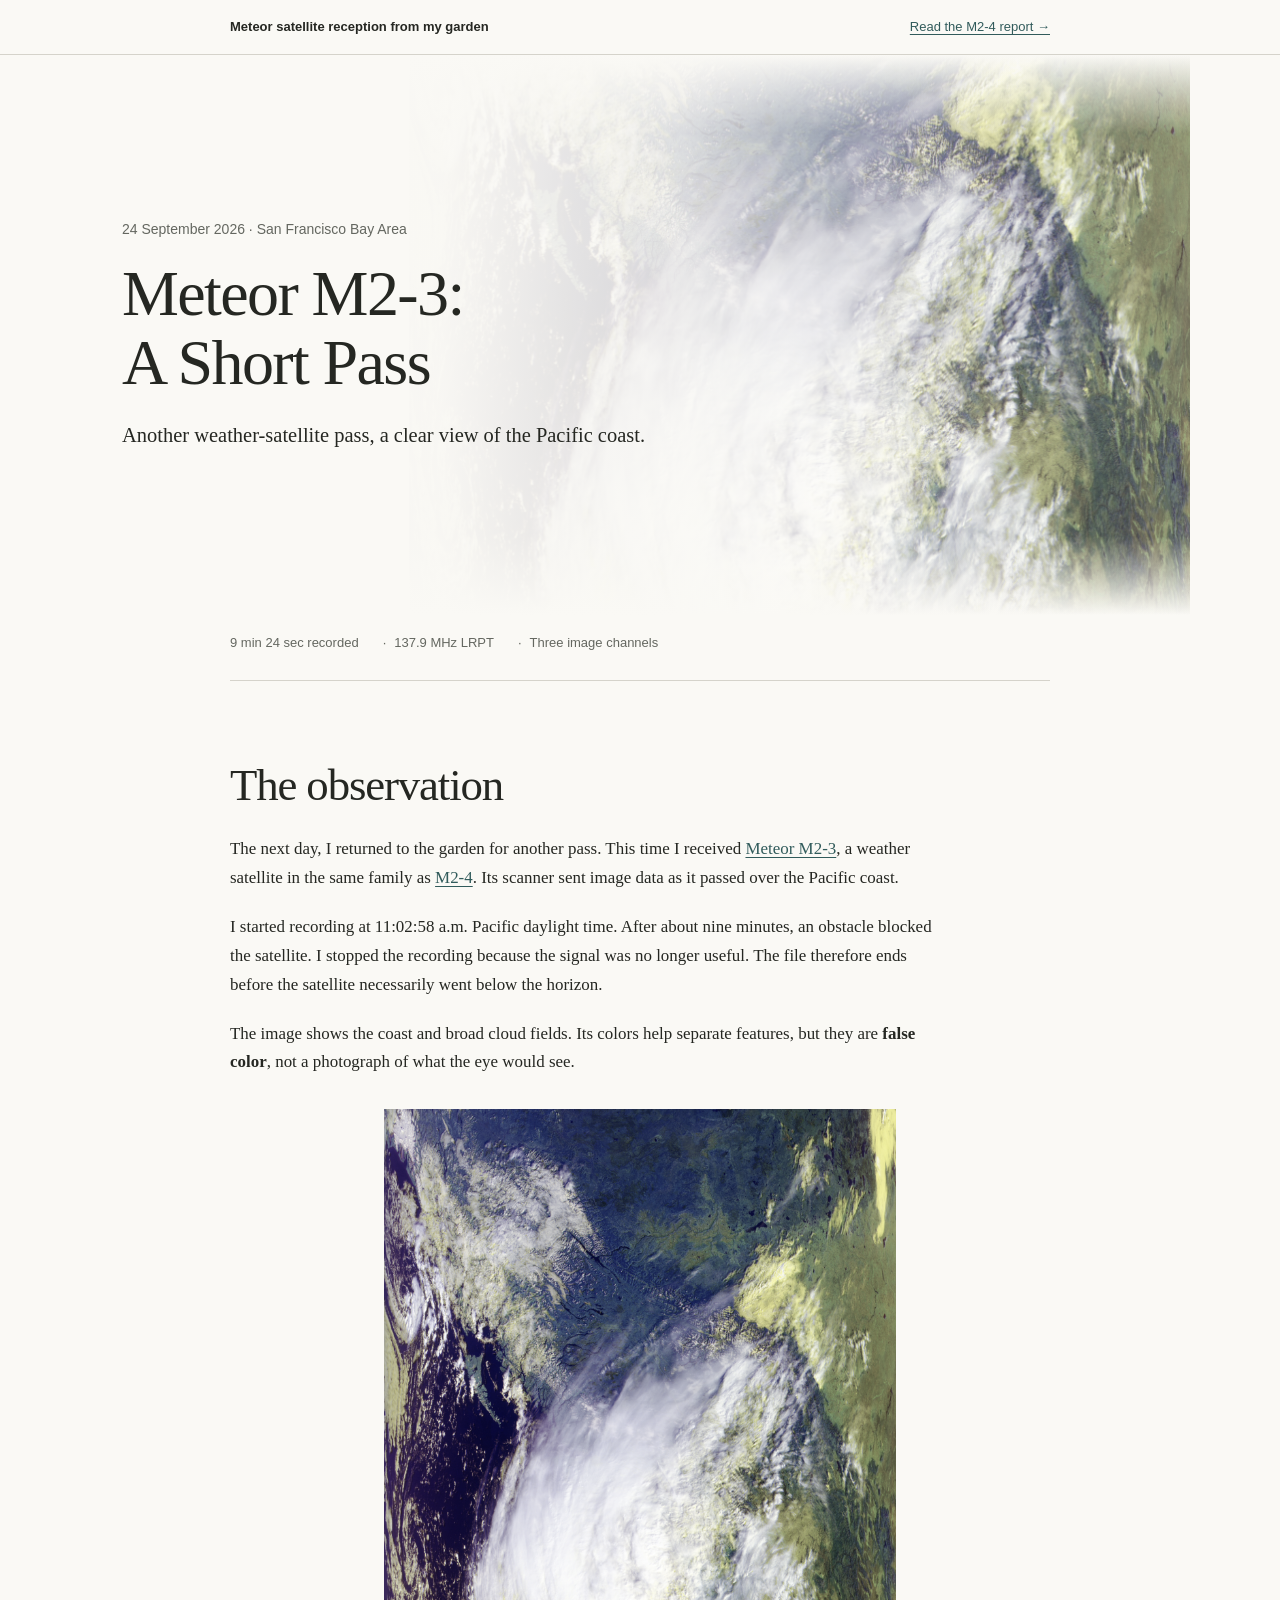
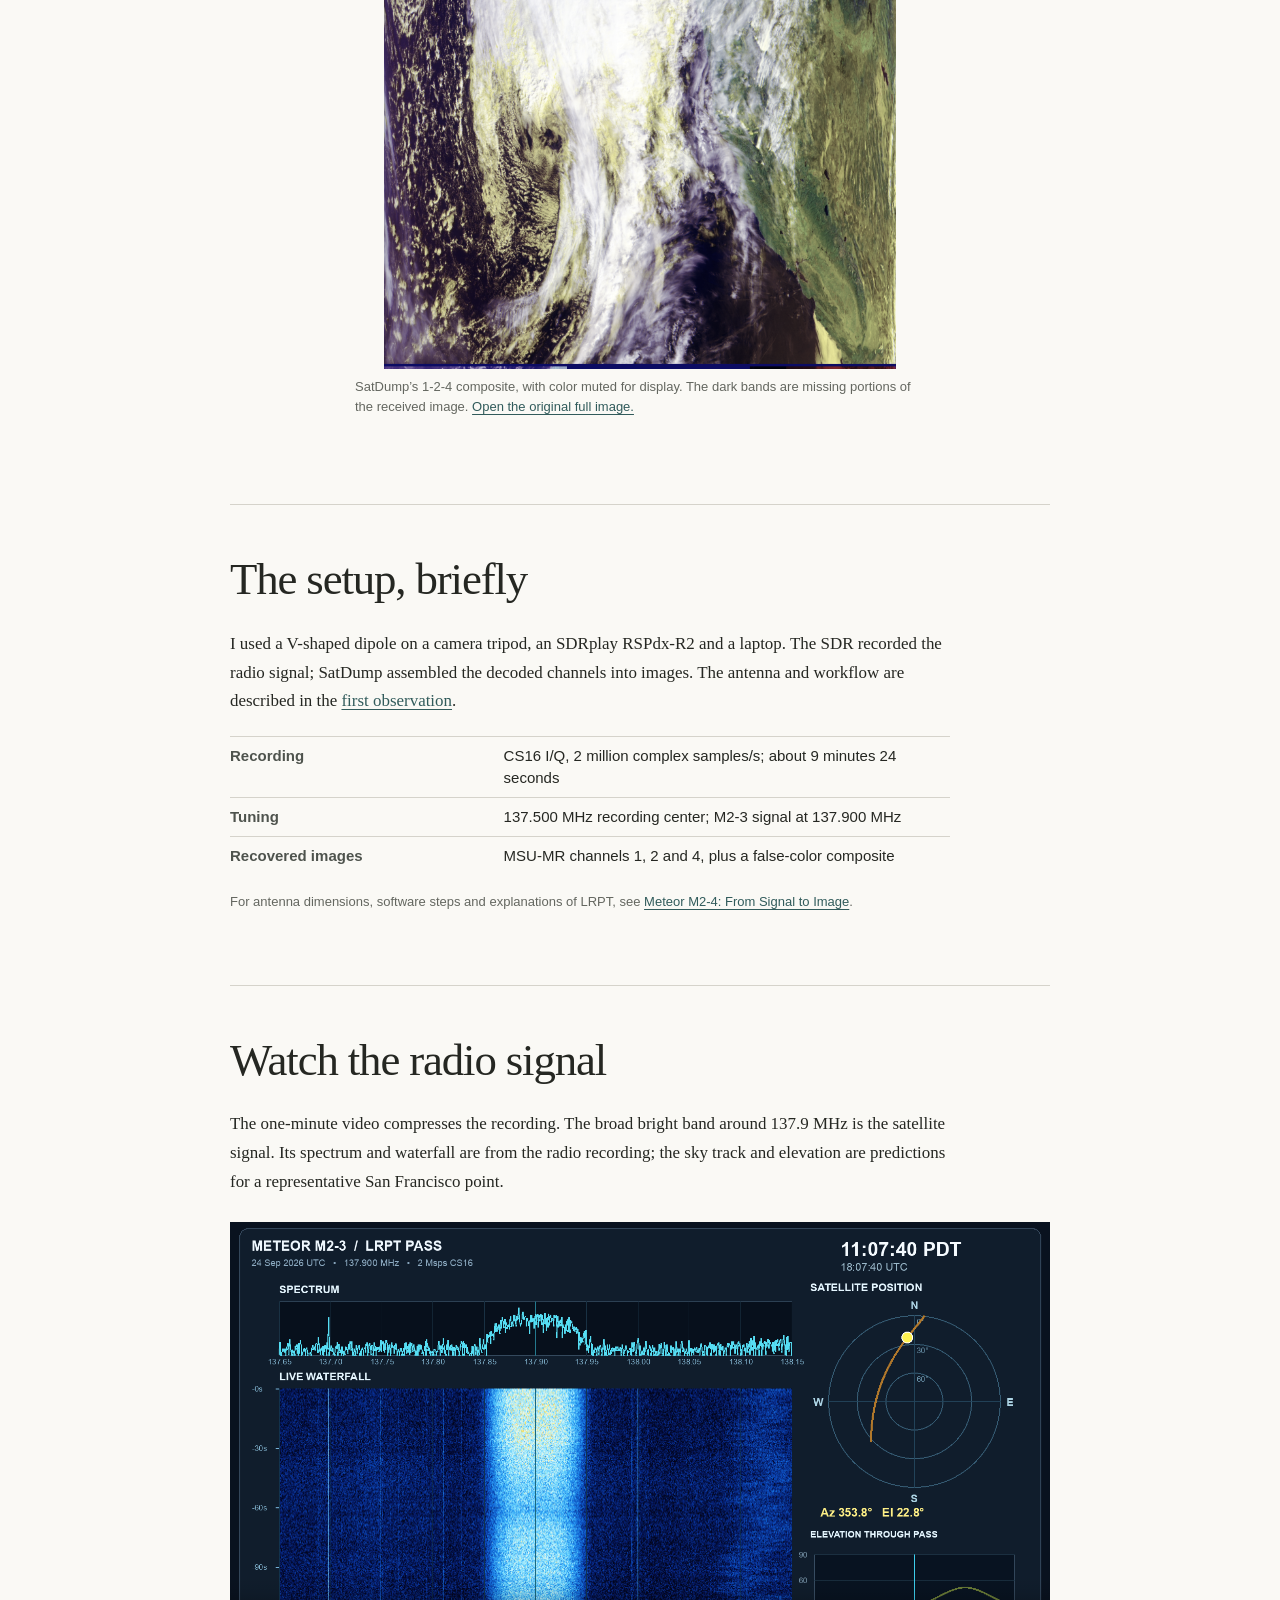
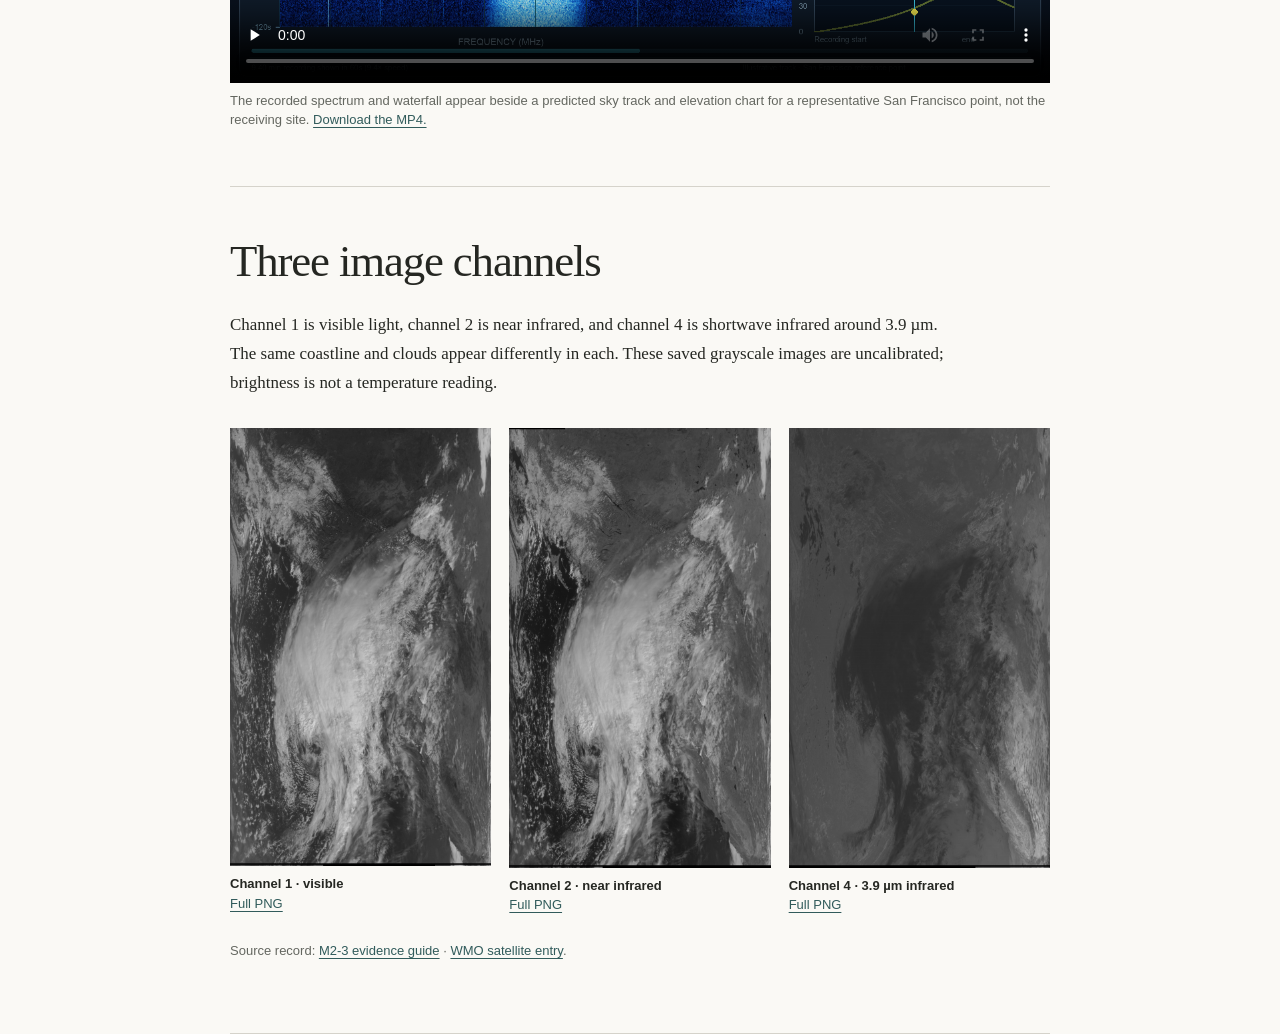
==== commit 8c1d57ea: "Mute M2-3 display colors without altering source image" ====
--- a/meteor-m2-3-2026-09-24.html
+++ b/meteor-m2-3-2026-09-24.html
@@ -13,8 +13,8 @@
 <meta property="article:published_time" content="2026-09-24">
 <title>Meteor M2-3: A Short Pass | Satellite reception, 24 September 2026</title>
 <link rel="stylesheet" href="revised.css">
-<link rel="stylesheet" href="site.css?v=garden-brand-3">
-<link rel="stylesheet" href="meteor-m2-3.css">
+<link rel="stylesheet" href="site.css?v=muted-m23-20260924">
+<link rel="stylesheet" href="meteor-m2-3.css?v=muted-color-20260924">
 </head>
 <body class="report m23">
 <a class="skip-link" href="#content">Skip to report</a>
@@ -23,7 +23,7 @@
 <section class="lead" id="top"><div class="lead-copy"><p class="kicker"><time datetime="2026-09-24">24 September 2026</time> · San Francisco Bay Area</p><h1><span class="nowrap">Meteor M2-3:</span><br>A Short Pass</h1><p class="deck">Another weather-satellite pass, a clear view of the Pacific coast.</p></div></section>
 <div class="facts frame"><span>9 min 24 sec recorded</span><span>137.9 MHz LRPT</span><span>Three image channels</span></div>
 
-<section class="frame" id="observation"><div class="section-head"><h2>The observation</h2></div><div class="measure"><p>The next day, I returned to the garden for another pass. This time I received <a href="https://space.oscar.wmo.int/satellites/view/meteor_m_n2_3" target="_blank" rel="noopener noreferrer">Meteor M2-3</a>, a weather satellite in the same family as <a href="meteor-m2-4-2026-09-23.html">M2-4</a>. Its scanner sent image data as it passed over the Pacific coast.</p><p>I started recording at 11:02:58 a.m. Pacific daylight time. After about nine minutes, an obstacle blocked the satellite. I stopped the recording because the signal was no longer useful. The file therefore ends before the satellite necessarily went below the horizon.</p><p>The image shows the coast and broad cloud fields. Its colors help separate features, but they are <strong>false color</strong>, not a photograph of what the eye would see.</p></div><figure class="wide-figure m23-feature"><a href="media/m2-3/false-color-124.png"><img src="media/m2-3/false-color-124.png" alt="Meteor M2-3 false-color swath showing the Pacific Ocean, western North America and broad cloud bands" width="1568" height="2632" decoding="async"></a><figcaption>SatDump’s 1-2-4 false-color composite in its saved orientation. The dark bands are missing portions of the received image. <a href="media/m2-3/false-color-124.png">Open the full image.</a></figcaption></figure></section>
+<section class="frame" id="observation"><div class="section-head"><h2>The observation</h2></div><div class="measure"><p>The next day, I returned to the garden for another pass. This time I received <a href="https://space.oscar.wmo.int/satellites/view/meteor_m_n2_3" target="_blank" rel="noopener noreferrer">Meteor M2-3</a>, a weather satellite in the same family as <a href="meteor-m2-4-2026-09-23.html">M2-4</a>. Its scanner sent image data as it passed over the Pacific coast.</p><p>I started recording at 11:02:58 a.m. Pacific daylight time. After about nine minutes, an obstacle blocked the satellite. I stopped the recording because the signal was no longer useful. The file therefore ends before the satellite necessarily went below the horizon.</p><p>The image shows the coast and broad cloud fields. Its colors help separate features, but they are <strong>false color</strong>, not a photograph of what the eye would see.</p></div><figure class="wide-figure m23-feature"><a href="media/m2-3/false-color-124.png"><img src="media/m2-3/false-color-124.png" alt="Meteor M2-3 false-color swath showing the Pacific Ocean, western North America and broad cloud bands" width="1568" height="2632" decoding="async"></a><figcaption>SatDump’s 1-2-4 composite, with color muted for display. The dark bands are missing portions of the received image. <a href="media/m2-3/false-color-124.png">Open the original full image.</a></figcaption></figure></section>
 
 <section class="frame" id="setup"><div class="section-head"><h2>The setup, briefly</h2></div><div class="measure"><p>I used a V-shaped dipole on a camera tripod, an SDRplay RSPdx-R2 and a laptop. The SDR recorded the radio signal; SatDump assembled the decoded channels into images. The antenna and workflow are described in the <a href="meteor-m2-4-2026-09-23.html#story">first observation</a>.</p></div><table class="settings-table"><tbody><tr><th scope="row">Recording</th><td>CS16 I/Q, 2 million complex samples/s; about 9 minutes 24 seconds</td></tr><tr><th scope="row">Tuning</th><td>137.500 MHz recording center; M2-3 signal at 137.900 MHz</td></tr><tr><th scope="row">Recovered images</th><td>MSU-MR channels 1, 2 and 4, plus a false-color composite</td></tr></tbody></table><p class="sources">For antenna dimensions, software steps and explanations of LRPT, see <a href="meteor-m2-4-2026-09-23.html">Meteor M2-4: From Signal to Image</a>.</p></section>
 
--- a/revised.css
+++ b/revised.css
@@ -97,7 +97,7 @@
 
 /* Enlarged decorative detail; the scientific gallery retains the full swaths. */
 .lead::before,.lead::after{content:"";position:absolute;inset:0;pointer-events:none;z-index:-1}
-.lead::before{left:28%;background:url("media/false-color-421-preview.jpg") center 46% / cover no-repeat}
+.lead::before{left:28%;background:url("media/visible-near-ir-221-preview.jpg") center 46% / cover no-repeat}
 .lead::after{background:linear-gradient(90deg,var(--paper) 0%,rgba(250,249,245,.98) 34%,rgba(250,249,245,.88) 52%,rgba(250,249,245,.28) 75%,rgba(250,249,245,.04) 100%),linear-gradient(180deg,var(--paper),transparent 15%,transparent 84%,var(--paper))}
 @media(max-width:759px){.lead{min-height:500px;padding:48px 0}.lead-copy{max-width:100%}.lead h1{font-size:2.4rem}.lead::before{left:0;background-position:center 46%}.lead::after{background:linear-gradient(90deg,rgba(250,249,245,.98),rgba(250,249,245,.83)),linear-gradient(180deg,var(--paper),transparent 20%,transparent 80%,var(--paper))}}
 
--- a/site.css
+++ b/site.css
@@ -7,7 +7,7 @@
 .observation-card>a{display:block;height:100%;color:inherit;text-decoration:none}
 .observation-card>a:hover .card-link,.observation-card>a:focus-visible .card-link{text-decoration:underline}
 .observation-card img{display:block;width:100%;height:330px;object-fit:cover;object-position:center 28%;background:#e8e9e3}
-.observation-card:nth-child(2) img{object-position:center 33%}
+.observation-card:nth-child(2) img{object-position:center 33%;filter:saturate(.34)}
 .card-copy{padding:18px 19px 24px}
 .card-date{margin-bottom:10px;font:12px/1.5 -apple-system,BlinkMacSystemFont,"Segoe UI",sans-serif;color:var(--muted)}
 .card-copy h2{font-size:1.6rem;margin-bottom:12px}
--- a/meteor-m2-3.css
+++ b/meteor-m2-3.css
@@ -1,7 +1,7 @@
-.m23 .lead::before{left:29%;background:url("media/m2-3/false-color-124.png") center 32% / cover no-repeat}
+.m23 .lead::before{left:29%;background:url("media/m2-3/false-color-124.png") center 32% / cover no-repeat;filter:saturate(.34)}
 .m23 .lead::after{background:linear-gradient(90deg,var(--paper) 0%,rgba(250,249,245,.99) 32%,rgba(250,249,245,.84) 54%,rgba(250,249,245,.16) 85%),linear-gradient(180deg,var(--paper),transparent 14%,transparent 86%,var(--paper))}
 .m23 .m23-feature{max-width:570px;margin:32px auto}
-.m23 .m23-feature img{max-height:860px;width:auto;margin-inline:auto}
+.m23 .m23-feature img{max-height:860px;width:auto;margin-inline:auto;filter:saturate(.34)}
 .m23 .bands{margin-top:30px}
 .m23 .films{margin-top:25px}
 .m23 .films video{width:100%;height:auto;aspect-ratio:16/9;object-fit:contain}
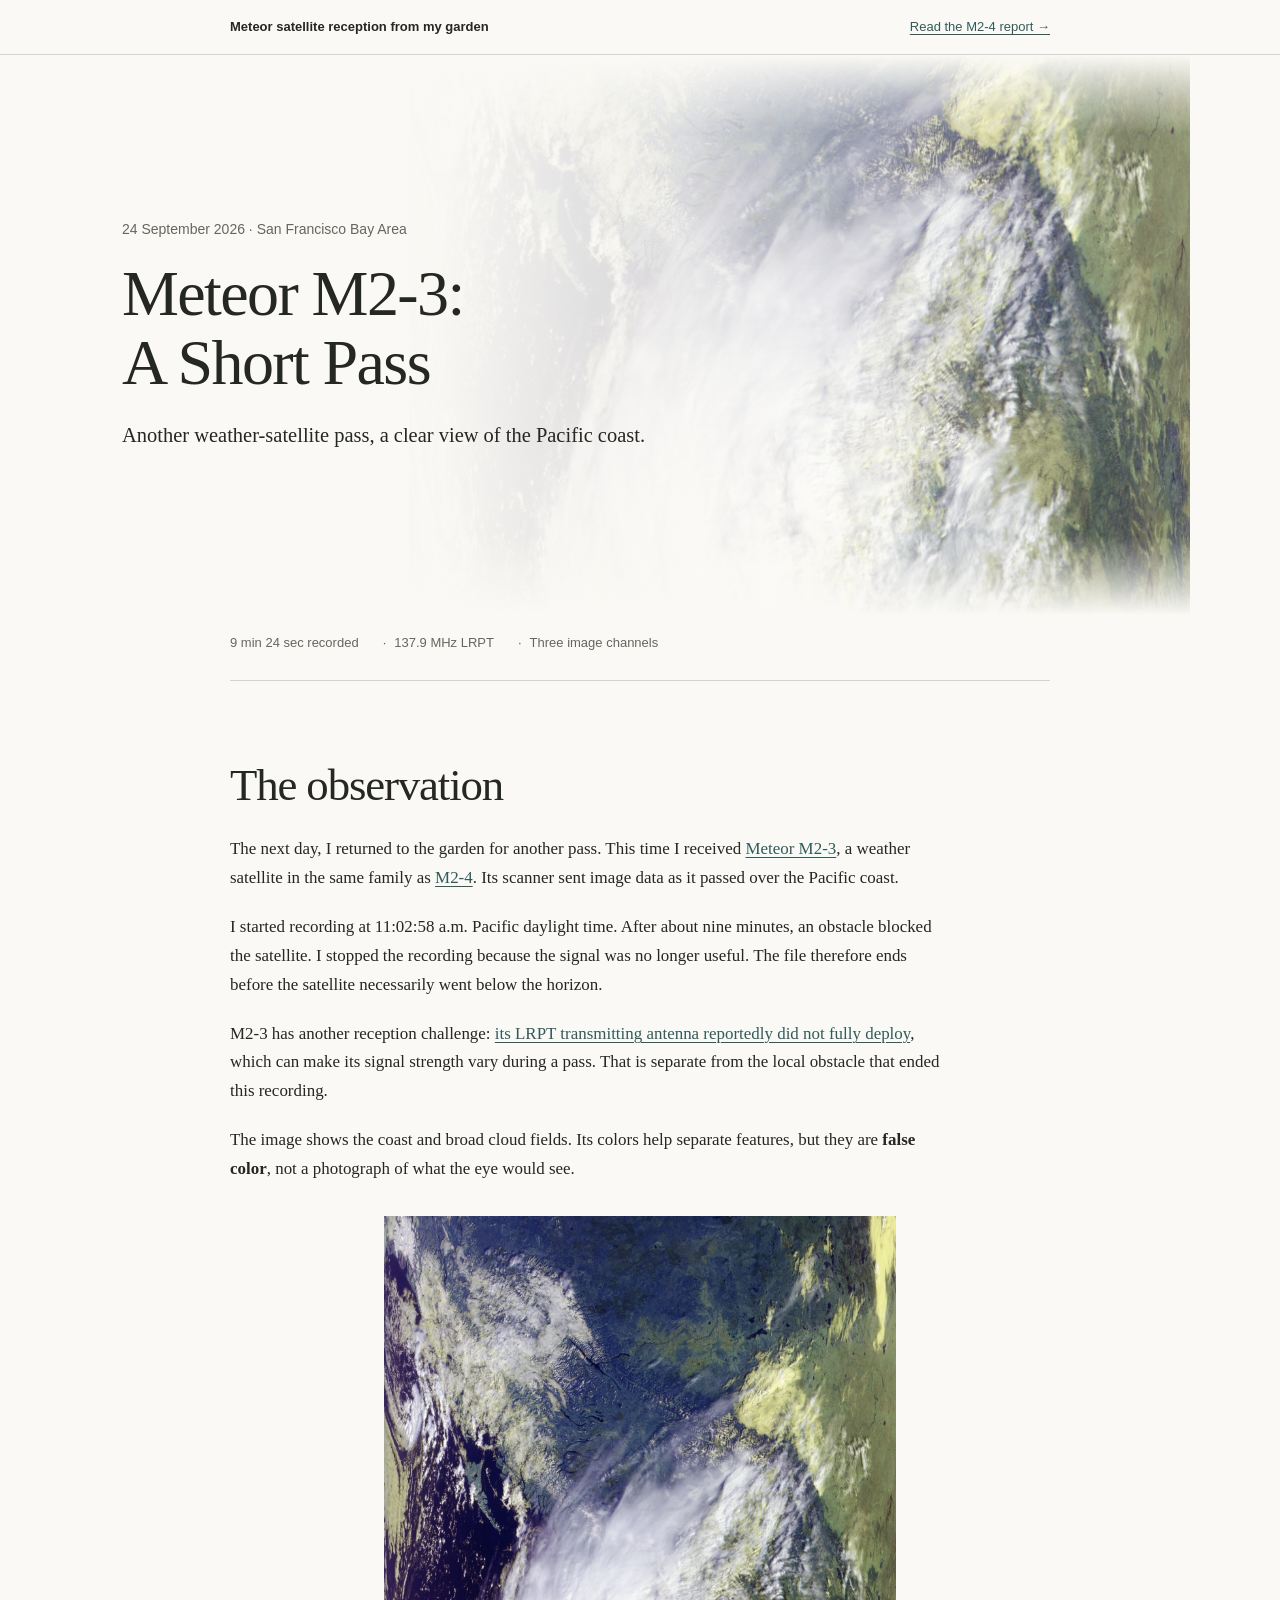
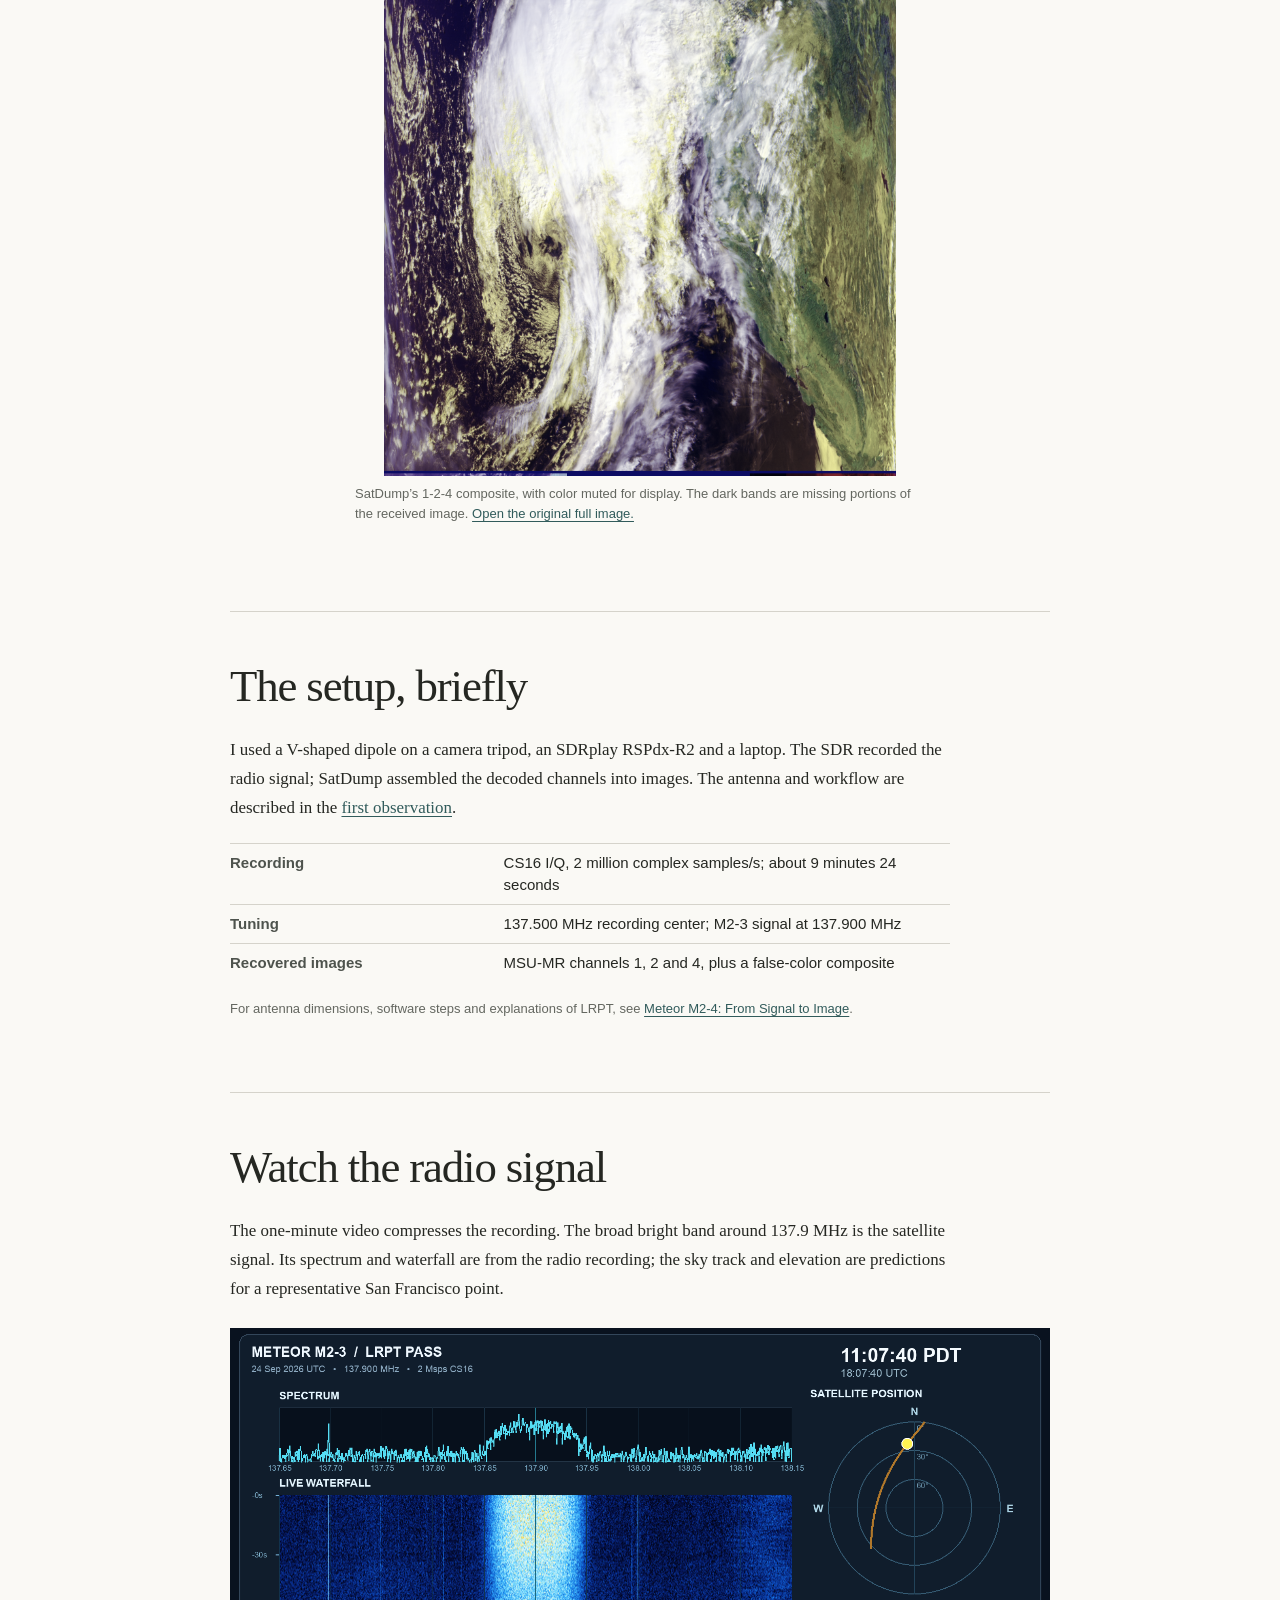
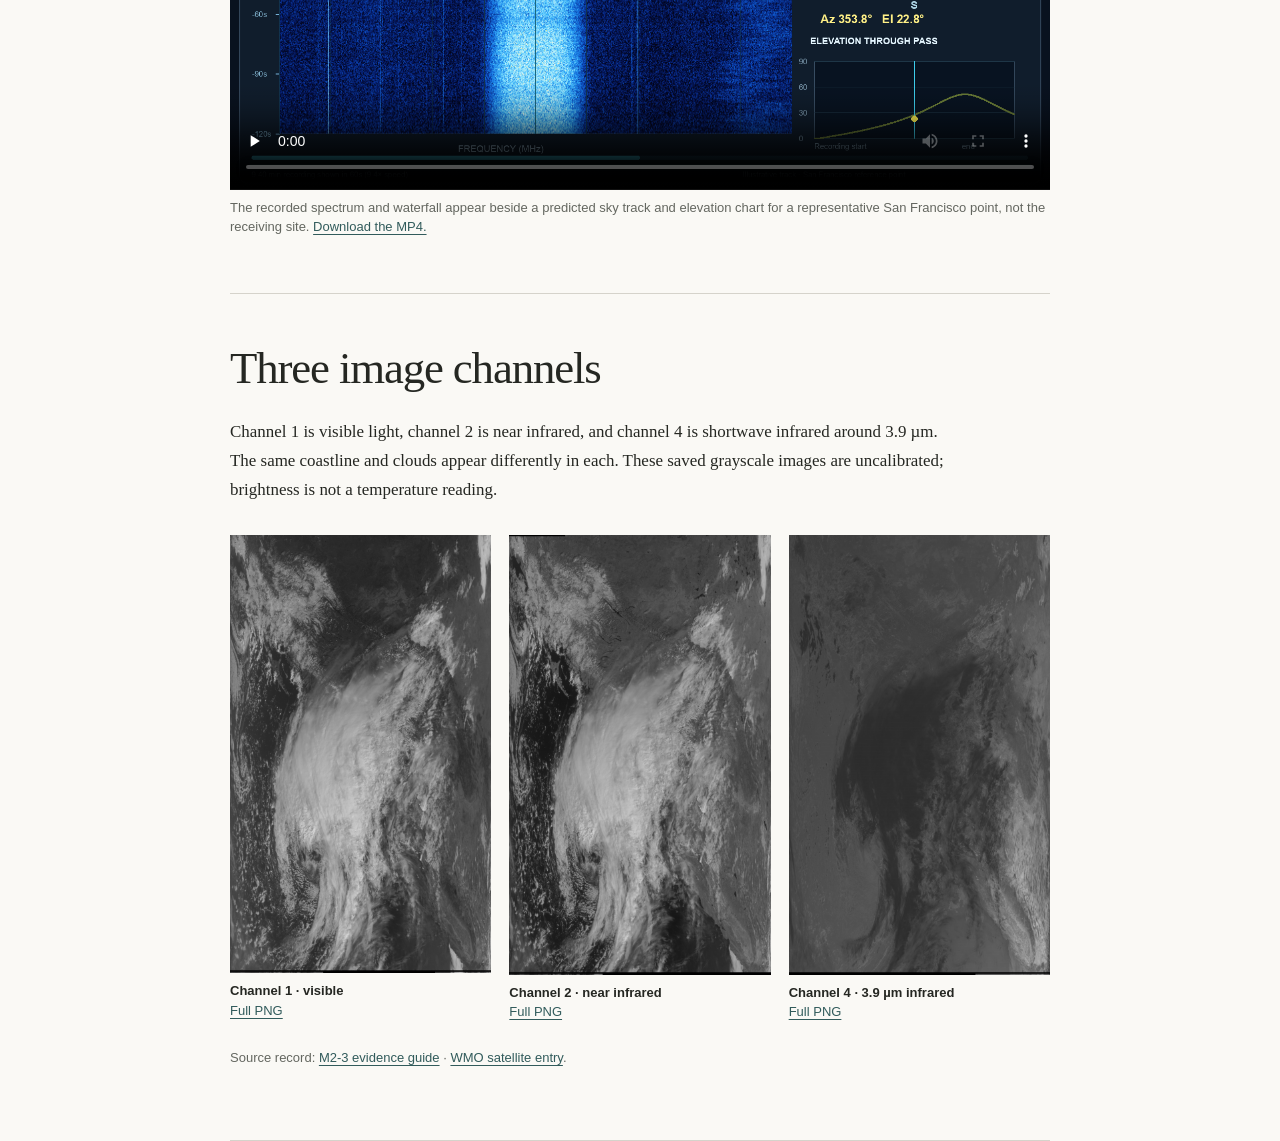
==== commit 849b3390: "Explain Meteor M2-3 transmit antenna issue" ====
--- a/meteor-m2-3-2026-09-24.html
+++ b/meteor-m2-3-2026-09-24.html
@@ -23,7 +23,7 @@
 <section class="lead" id="top"><div class="lead-copy"><p class="kicker"><time datetime="2026-09-24">24 September 2026</time> · San Francisco Bay Area</p><h1><span class="nowrap">Meteor M2-3:</span><br>A Short Pass</h1><p class="deck">Another weather-satellite pass, a clear view of the Pacific coast.</p></div></section>
 <div class="facts frame"><span>9 min 24 sec recorded</span><span>137.9 MHz LRPT</span><span>Three image channels</span></div>
 
-<section class="frame" id="observation"><div class="section-head"><h2>The observation</h2></div><div class="measure"><p>The next day, I returned to the garden for another pass. This time I received <a href="https://space.oscar.wmo.int/satellites/view/meteor_m_n2_3" target="_blank" rel="noopener noreferrer">Meteor M2-3</a>, a weather satellite in the same family as <a href="meteor-m2-4-2026-09-23.html">M2-4</a>. Its scanner sent image data as it passed over the Pacific coast.</p><p>I started recording at 11:02:58 a.m. Pacific daylight time. After about nine minutes, an obstacle blocked the satellite. I stopped the recording because the signal was no longer useful. The file therefore ends before the satellite necessarily went below the horizon.</p><p>The image shows the coast and broad cloud fields. Its colors help separate features, but they are <strong>false color</strong>, not a photograph of what the eye would see.</p></div><figure class="wide-figure m23-feature"><a href="media/m2-3/false-color-124.png"><img src="media/m2-3/false-color-124.png" alt="Meteor M2-3 false-color swath showing the Pacific Ocean, western North America and broad cloud bands" width="1568" height="2632" decoding="async"></a><figcaption>SatDump’s 1-2-4 composite, with color muted for display. The dark bands are missing portions of the received image. <a href="media/m2-3/false-color-124.png">Open the original full image.</a></figcaption></figure></section>
+<section class="frame" id="observation"><div class="section-head"><h2>The observation</h2></div><div class="measure"><p>The next day, I returned to the garden for another pass. This time I received <a href="https://space.oscar.wmo.int/satellites/view/meteor_m_n2_3" target="_blank" rel="noopener noreferrer">Meteor M2-3</a>, a weather satellite in the same family as <a href="meteor-m2-4-2026-09-23.html">M2-4</a>. Its scanner sent image data as it passed over the Pacific coast.</p><p>I started recording at 11:02:58 a.m. Pacific daylight time. After about nine minutes, an obstacle blocked the satellite. I stopped the recording because the signal was no longer useful. The file therefore ends before the satellite necessarily went below the horizon.</p><p>M2-3 has another reception challenge: <a href="https://a-centauri.com/articoli/meteor-satellite-reception" target="_blank" rel="noopener noreferrer">its LRPT transmitting antenna reportedly did not fully deploy</a>, which can make its signal strength vary during a pass. That is separate from the local obstacle that ended this recording.</p><p>The image shows the coast and broad cloud fields. Its colors help separate features, but they are <strong>false color</strong>, not a photograph of what the eye would see.</p></div><figure class="wide-figure m23-feature"><a href="media/m2-3/false-color-124.png"><img src="media/m2-3/false-color-124.png" alt="Meteor M2-3 false-color swath showing the Pacific Ocean, western North America and broad cloud bands" width="1568" height="2632" decoding="async"></a><figcaption>SatDump’s 1-2-4 composite, with color muted for display. The dark bands are missing portions of the received image. <a href="media/m2-3/false-color-124.png">Open the original full image.</a></figcaption></figure></section>
 
 <section class="frame" id="setup"><div class="section-head"><h2>The setup, briefly</h2></div><div class="measure"><p>I used a V-shaped dipole on a camera tripod, an SDRplay RSPdx-R2 and a laptop. The SDR recorded the radio signal; SatDump assembled the decoded channels into images. The antenna and workflow are described in the <a href="meteor-m2-4-2026-09-23.html#story">first observation</a>.</p></div><table class="settings-table"><tbody><tr><th scope="row">Recording</th><td>CS16 I/Q, 2 million complex samples/s; about 9 minutes 24 seconds</td></tr><tr><th scope="row">Tuning</th><td>137.500 MHz recording center; M2-3 signal at 137.900 MHz</td></tr><tr><th scope="row">Recovered images</th><td>MSU-MR channels 1, 2 and 4, plus a false-color composite</td></tr></tbody></table><p class="sources">For antenna dimensions, software steps and explanations of LRPT, see <a href="meteor-m2-4-2026-09-23.html">Meteor M2-4: From Signal to Image</a>.</p></section>
 
